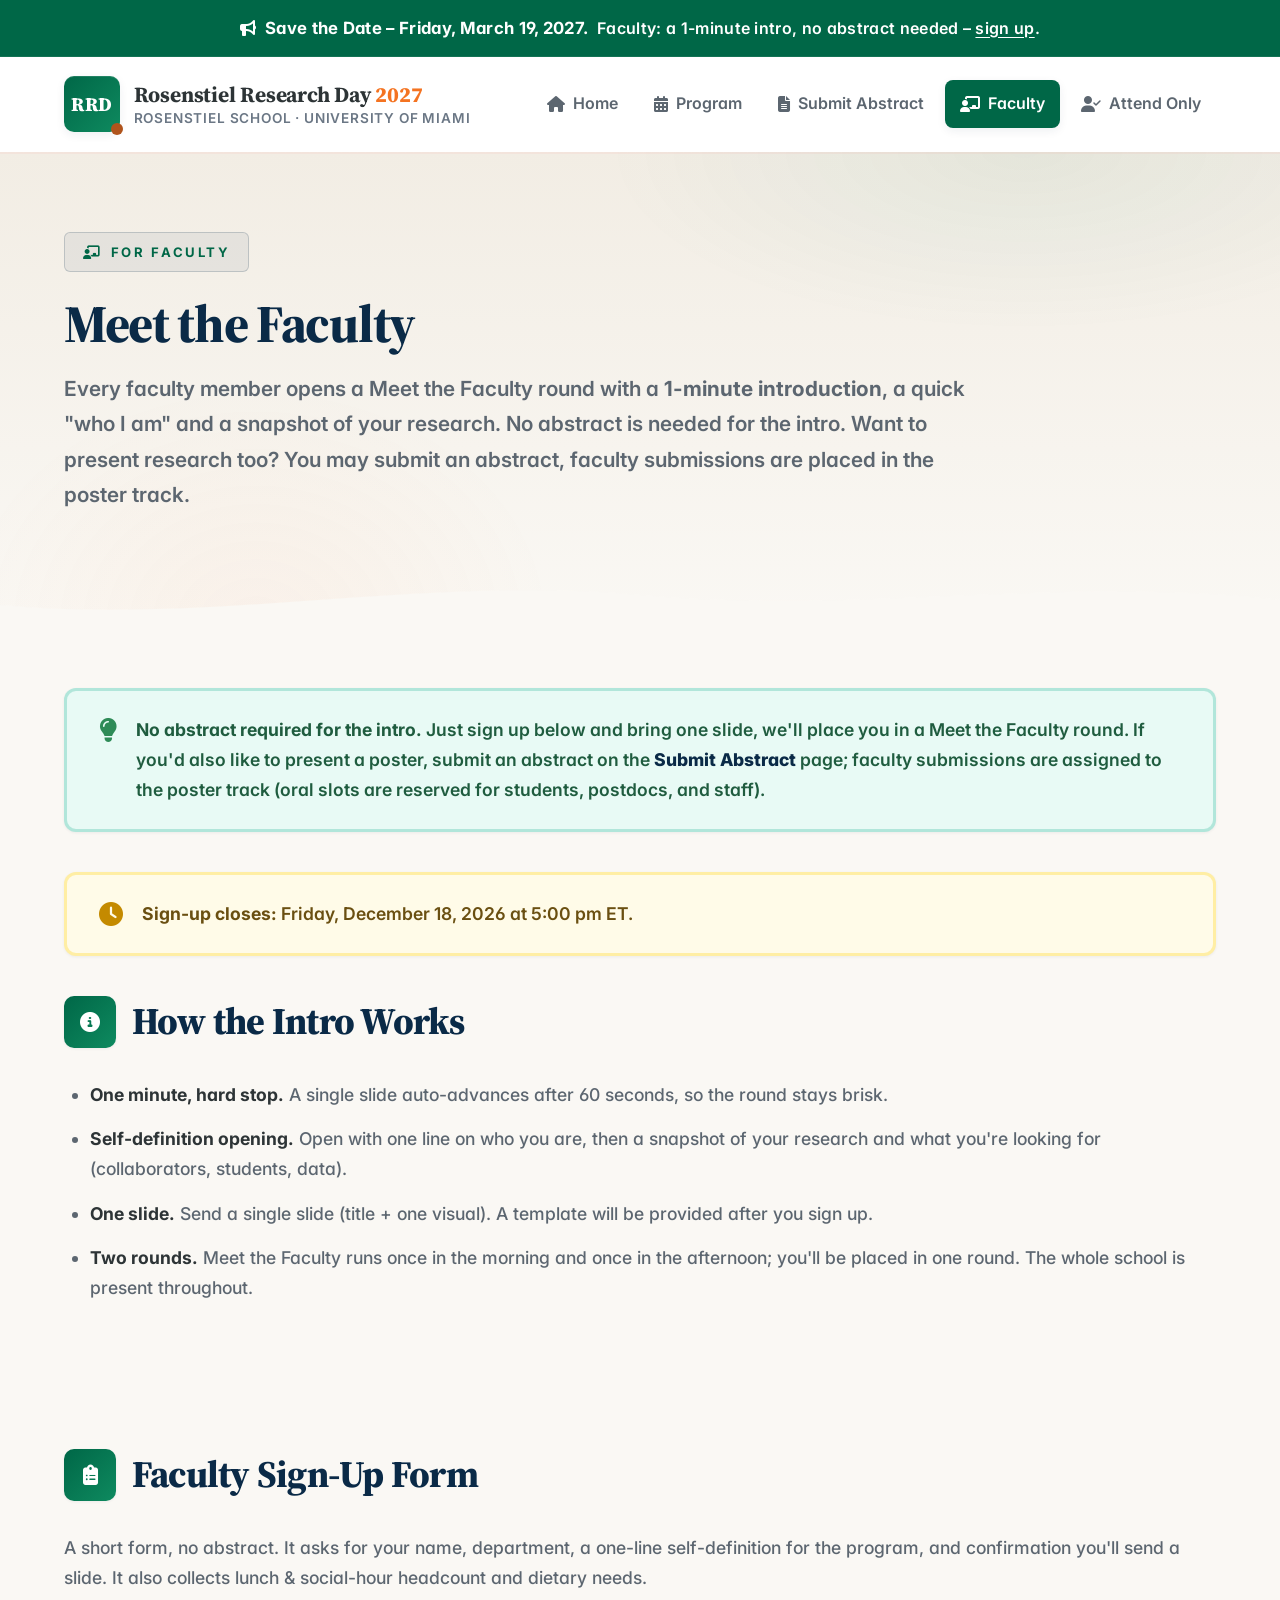
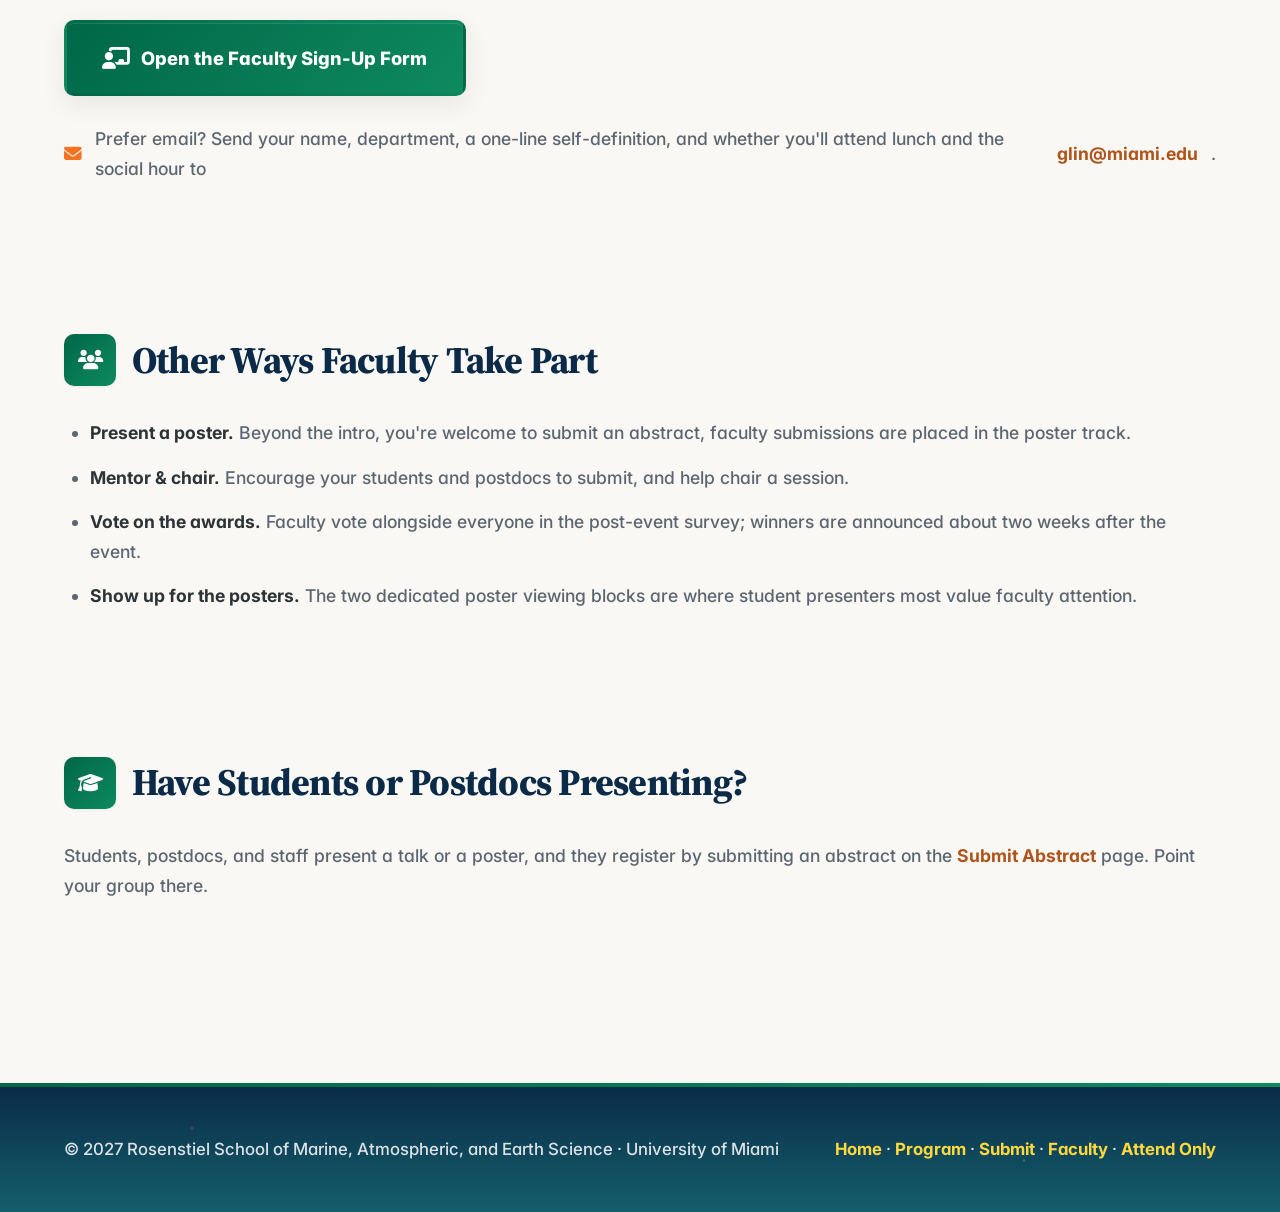
==== faculty.html @ fd8aefd6 "Add files via upload" ====
<!DOCTYPE html>
<html lang="en">
<head>
  <meta charset="UTF-8" />
  <meta name="viewport" content="width=device-width, initial-scale=1" />
  <title>Meet the Faculty · Rosenstiel Research Day 2027</title>
  <meta name="description" content="Meet the Faculty, Rosenstiel faculty give a 1-minute introduction at Research Day 2027, no abstract required. Sign up here." />
  <meta name="theme-color" content="#0A2A47" />
  <link rel="stylesheet" href="styles.css" />
  <link rel="stylesheet" href="https://cdnjs.cloudflare.com/ajax/libs/font-awesome/6.5.1/css/all.min.css" />
</head>
<body>

  <div class="topbar">
    <i class="fas fa-bullhorn"></i> &nbsp;<strong>Save the Date – Friday, March 19, 2027.</strong>
    &nbsp;Faculty: a 1-minute intro, no abstract needed –
    <a href="faculty.html">sign up</a>.
  </div>

  <header class="site-header">
    <div class="container header-inner">
      <a class="brand" href="index.html">
        <span class="brand-mark">RRD</span>
        <span class="brand-text">
          Rosenstiel Research Day <span class="year">2027</span>
          <span class="school">Rosenstiel School · University of Miami</span>
        </span>
      </a>
      <nav class="site-nav" aria-label="Primary">
        <a href="index.html"><i class="fas fa-home"></i> Home</a>
        <a href="program.html"><i class="fas fa-calendar-alt"></i> Program</a>
        <a href="submit.html"><i class="fas fa-file-alt"></i> Submit Abstract</a>
        <a href="faculty.html" class="active"><i class="fas fa-chalkboard-user"></i> Faculty</a>
        <a href="register.html"><i class="fas fa-user-check"></i> Attend Only</a>
      </nav>
    </div>
  </header>

  <main>
    <section class="page-header">
      <div class="container">
        <p class="eyebrow"><i class="fas fa-chalkboard-user"></i> For Faculty</p>
        <h1>Meet the Faculty</h1>
        <p class="lede">
          Every faculty member opens a Meet the Faculty round with a
          <strong>1-minute introduction</strong>, a quick "who I am" and a
          snapshot of your research. No abstract is needed for the intro. Want to
          present research too? You may submit an abstract, faculty submissions
          are placed in the poster track.
        </p>
      </div>
      <div class="page-header-waves" aria-hidden="true">
        <svg viewBox="0 0 1440 80" preserveAspectRatio="none">
          <path class="wave-3" d="M0,60 C240,80 480,30 720,50 C960,70 1200,30 1440,55 L1440,80 L0,80 Z" />
        </svg>
      </div>
    </section>

    <section class="container section">
      <div class="callout callout-highlight">
        <i class="fas fa-lightbulb"></i>
        <div><strong>No abstract required for the intro.</strong> Just sign up
        below and bring one slide, we'll place you in a Meet the Faculty
        round. If you'd also like to present a poster, submit an abstract on the
        <a href="submit.html">Submit Abstract</a> page; faculty submissions are
        assigned to the poster track (oral slots are reserved for
        students, postdocs, and staff).</div>
      </div>

      <div class="callout">
        <i class="fas fa-clock"></i>
        <div><strong>Sign-up closes:</strong> Friday, December 18, 2026 at 5:00 pm ET.</div>
      </div>

      <h2><span class="section-icon"><i class="fas fa-circle-info"></i></span> How the Intro Works</h2>
      <ul class="bulleted">
        <li><strong>One minute, hard stop.</strong> A single slide auto-advances after 60 seconds, so the round stays brisk.</li>
        <li><strong>Self-definition opening.</strong> Open with one line on who you are, then a snapshot of your research and what you're looking for (collaborators, students, data).</li>
        <li><strong>One slide.</strong> Send a single slide (title + one visual). A template will be provided after you sign up.</li>
        <li><strong>Two rounds.</strong> Meet the Faculty runs once in the morning and once in the afternoon; you'll be placed in one round. The whole school is present throughout.</li>
      </ul>
    </section>

    <section class="container section">
      <h2><span class="section-icon"><i class="fas fa-clipboard-list"></i></span> Faculty Sign-Up Form</h2>
      <p>
        A short form, no abstract. It asks for your name, department, a one-line
        self-definition for the program, and confirmation you'll send a slide.
        It also collects lunch &amp; social-hour headcount and dietary needs.
      </p>

      <p style="margin:1.75rem 0;">
        <a class="btn btn-primary" href="https://forms.gle/RF9N2KTErfjDemkeA" target="_blank" rel="noopener"><i class="fas fa-chalkboard-user"></i> Open the Faculty Sign-Up Form</a>
      </p>

      <p class="form-fallback">
        <i class="fas fa-envelope"></i> Prefer email? Send your name, department, a one-line
        self-definition, and whether you'll attend lunch and the social hour to
        <a href="mailto:glin@miami.edu?subject=RRD%202027%20Faculty%20Intro%20Sign-Up">glin@miami.edu</a>.
      </p>
    </section>

    <section class="container section">
      <h2><span class="section-icon"><i class="fas fa-users"></i></span> Other Ways Faculty Take Part</h2>
      <ul class="bulleted">
        <li><strong>Present a poster.</strong> Beyond the intro, you're welcome to submit an abstract, faculty submissions are placed in the poster track.</li>
        <li><strong>Mentor &amp; chair.</strong> Encourage your students and postdocs to submit, and help chair a session.</li>
        <li><strong>Vote on the awards.</strong> Faculty vote alongside everyone in the post-event survey; winners are announced about two weeks after the event.</li>
        <li><strong>Show up for the posters.</strong> The two dedicated poster viewing blocks are where student presenters most value faculty attention.</li>
      </ul>
    </section>

    <section class="container section">
      <h2><span class="section-icon"><i class="fas fa-graduation-cap"></i></span> Have Students or Postdocs Presenting?</h2>
      <p>
        Students, postdocs, and staff present a talk or a poster, and they
        register by submitting an abstract on the
        <a href="submit.html">Submit Abstract</a> page. Point your group there.
      </p>
    </section>
  </main>

  <footer class="site-footer">
    <div class="accent-bar"></div>
    <div class="container footer-inner">
      <p>&copy; 2027 Rosenstiel School of Marine, Atmospheric, and Earth Science · University of Miami</p>
      <p><a href="index.html">Home</a> · <a href="program.html">Program</a> · <a href="submit.html">Submit</a> · <a href="faculty.html">Faculty</a> · <a href="register.html">Attend Only</a></p>
    </div>
  </footer>
</body>
</html>
---- styles.css ----
/* =========================================================
   Rosenstiel Research Day 2027 — WARM LIGHT COLORFUL stylesheet
   Very light, warm, colorful palette with big fonts and icons
   for eye-catching yet professional academic webpages.
   ========================================================= */

@import url('https://fonts.googleapis.com/css2?family=Source+Serif+4:opsz,wght@8..60,400;8..60,500;8..60,600;8..60,700;8..60,800&family=Inter:wght@400;500;600;700&display=swap');

:root {
  --coral:          #F47321;
  --coral-light:    #FDEEE3;
  --sky:            #87CEEB;
  --sky-light:      #E8F4FC;
  --sun:            #FFD93D;
  --sun-light:      #FFFBE8;
  --lavender:       #C8A8E9;
  --lavender-light: #F5EEFC;
  --mint:           #7DD3C0;
  --mint-light:     #E8FAF5;
  --peach:          #FFB896;
  --peach-light:    #FFF2EB;
  --rose:           #FF9AA2;
  --rose-light:     #FFF0F2;
  --lemon:          #FFF59D;
  --lemon-light:    #FFFDE8;

  --warm-coral:     var(--coral);
  --warm-sky:       var(--sky);
  --warm-sun:       var(--sun);
  --warm-lavender:  var(--lavender);
  --warm-mint:      var(--mint);
  --warm-peach:     var(--peach);

  --reef:           var(--mint);
  --shoal:          var(--sky);
  --mid:            var(--lavender);
  --kelp:           var(--coral);
  --lightning:      var(--sun);

  --deep-navy:      #0A2A47;
  --deep-teal:      #145E6B;
  --deep-coral:     #B0541C;
  --deep-gold:      #B5860F;
  --deep-purple:    #6C4A86;
  --deep-green:     #1F8A53;

  /* Serious structural anchors (used for header, primary buttons, accents) */
  --brand:          #006747;
  --brand-2:        #0E8A5F;
  --brand-grad:     linear-gradient(135deg, #006747 0%, #0E8A5F 100%);

  --bg:             #FAF8F4;
  --bg-warm:        #F2EDE4;
  --surface-white:  #FFFFFF;
  --ink:            #2D3436;
  --ink-soft:       #5C6670;
  --muted:          #6B7785;
  --line:           #E4E9EF;
  --line-warm:      #E4E9EF;

  --font-display: "Source Serif 4", "Source Serif Pro", "Iowan Old Style", "Palatino Linotype", Palatino, Georgia, serif;
  --font-sans:    "Inter", -apple-system, BlinkMacSystemFont, "Segoe UI", Roboto, "Helvetica Neue", Arial, sans-serif;

  --radius-lg: 16px;
  --radius:    12px;
  --radius-sm: 10px;
  --container-w: 1200px;

  --shadow-xs: 0 1px 3px rgba(10, 42, 71, 0.06);
  --shadow-sm: 0 3px 10px rgba(10, 42, 71, 0.07);
  --shadow-md: 0 8px 24px rgba(10, 42, 71, 0.09);
  --shadow-lg: 0 16px 40px rgba(10, 42, 71, 0.11);
  --shadow-xl: 0 24px 56px rgba(10, 42, 71, 0.13);
}

* { box-sizing: border-box; }
html { -webkit-text-size-adjust: 100%; scroll-behavior: smooth; }

body {
  margin: 0;
  font-family: var(--font-sans);
  font-size: 18px;
  line-height: 1.7;
  color: var(--ink);
  background: var(--bg);
  -webkit-font-smoothing: antialiased;
  font-feature-settings: "ss01", "cv11";
}

.container { max-width: var(--container-w); margin: 0 auto; padding: 0 1.5rem; }
img, svg { max-width: 100%; display: block; }

.topbar {
  background: var(--brand);
  color: #fff;
  font-size: 1rem;
  letter-spacing: 0.02em;
  text-align: center;
  padding: 0.85rem 1.2rem;
  position: relative;
  overflow: hidden;
  font-weight: 600;
  border-bottom: 1px solid rgba(255,255,255,0.08);
}
.topbar strong { color: #fff; font-weight: 700; font-size: 1.05rem; }
.topbar a { color: #fff; text-decoration: underline; text-underline-offset: 3px; font-weight: 600; }
.topbar a:hover { color: var(--sun); }

.site-header {
  background: rgba(255, 255, 255, 0.95);
  backdrop-filter: saturate(180%) blur(14px);
  -webkit-backdrop-filter: saturate(180%) blur(14px);
  box-shadow: 0 2px 0 rgba(255, 127, 127, 0.08);
  position: sticky;
  top: 0;
  z-index: 50;
}
.header-inner {
  display: flex;
  align-items: center;
  justify-content: space-between;
  gap: 1.25rem;
  padding-top: 1.2rem;
  padding-bottom: 1.2rem;
  flex-wrap: nowrap;
}
.brand {
  display: inline-flex;
  align-items: center;
  gap: 0.85rem;
  text-decoration: none;
  color: var(--ink);
  min-width: 0;
}
.brand-mark {
  display: inline-grid;
  place-items: center;
  width: 56px;
  height: 56px;
  background: var(--brand-grad);
  color: #fff;
  font-family: var(--font-display);
  font-weight: 800;
  font-size: 1.2rem;
  letter-spacing: 0.03em;
  border-radius: 10px;
  position: relative;
  box-shadow: var(--shadow-sm), inset 0 1px 0 rgba(255,255,255,0.12);
}
.brand-mark::after {
  content: "";
  position: absolute;
  inset: auto -3px -3px auto;
  width: 12px;
  height: 12px;
  background: var(--deep-coral);
  border-radius: 50%;
}
.brand-text {
  font-family: var(--font-display);
  font-size: 1.35rem;
  font-weight: 700;
  letter-spacing: -0.01em;
  line-height: 1.2;
}
.brand-text .school {
  display: block;
  font-family: var(--font-sans);
  font-weight: 600;
  font-size: 0.85rem;
  color: var(--muted);
  letter-spacing: 0.06em;
  text-transform: uppercase;
  margin-top: 2px;
}
.brand-text .year { color: var(--coral); font-weight: 800; }

.site-nav {
  display: flex;
  gap: 0.35rem;
  flex-wrap: nowrap;
  flex-shrink: 0;
}
.site-nav a {
  color: var(--ink-soft);
  text-decoration: none;
  font-size: 1rem;
  font-weight: 600;
  padding: 0.62rem 0.95rem;
  border-radius: 8px;
  transition: all 150ms ease;
  display: inline-flex;
  align-items: center;
  gap: 0.5rem;
  white-space: nowrap;
}
.site-nav a:hover {
  color: var(--brand);
  background: rgba(10, 42, 71, 0.06);
}
.site-nav a.active {
  color: #fff;
  background: var(--brand);
  box-shadow: var(--shadow-sm);
}
.site-nav a.active i { color: #fff; }

.hero {
  position: relative;
  background: var(--bg-warm);
  color: var(--ink);
  overflow: hidden;
  isolation: isolate;
}
.hero::before,
.hero::after { display: none; }
@keyframes drift {
  from { transform: translate(0,0) scale(1); }
  to   { transform: translate(-60px, 40px) scale(1.08); }
}
.hero-inner {
  position: relative;
  z-index: 2;
  padding-top: 7rem;
  padding-bottom: 10rem;
  text-align: center;
  max-width: 1140px;
  margin-left: auto;
  margin-right: auto;
}
.hero-inner > .hero-meta,
.hero-inner > .cta-row,
.hero-inner > .countdown { justify-content: center; }
.hero-inner > .lede,
.hero-inner > .tagline,
.hero-inner > .cta-note { margin-left: auto; margin-right: auto; }
.hero-inner > .cta-note { text-align: left; }

.hero .eyebrow {
  display: inline-flex;
  align-items: center;
  gap: 0.6rem;
  text-transform: uppercase;
  letter-spacing: 0.22em;
  font-size: 0.85rem;
  font-weight: 700;
  color: var(--brand);
  background: rgba(10, 42, 71, 0.06);
  border: 1px solid rgba(10, 42, 71, 0.18);
  padding: 0.55rem 1.2rem;
  border-radius: 6px;
  margin: 0 0 2rem;
  backdrop-filter: blur(8px);
}
.hero h1 {
  font-family: var(--font-display);
  font-weight: 800;
  font-size: clamp(2.7rem, 6.2vw, 5rem);
  line-height: 1.0;
  letter-spacing: -0.03em;
  margin: 0 0 1.4rem;
  color: var(--deep-navy);
  text-wrap: balance;
}
.hero h1 .accent {
  background: linear-gradient(90deg, var(--brand) 0%, var(--brand-2) 100%);
  -webkit-background-clip: text;
  background-clip: text;
  -webkit-text-fill-color: transparent;
  color: transparent;
  font-style: italic;
  font-weight: 700;
}

.hero h1.hero-title {
  display: flex;
  flex-direction: column;
  align-items: center;
  gap: 0.2rem;
  margin: 0 0 2rem;
  line-height: 1;
}
.hero h1.hero-title .ht-school {
  font-family: var(--font-display);
  font-weight: 600;
  font-size: clamp(1rem, 1.6vw, 1.4rem);
  text-transform: uppercase;
  letter-spacing: 0.42em;
  color: var(--deep-navy);
  margin: 0 0 1.4rem;
  padding-left: 0.42em;
  opacity: 0.85;
  font-variation-settings: "opsz" 14;
}
.hero h1.hero-title .ht-headline {
  display: inline-flex;
  align-items: baseline;
  flex-wrap: wrap;
  gap: 0.22em;
  margin: 0.2rem 0 0;
  justify-content: center;
}
.hero h1.hero-title .ht-event {
  font-family: var(--font-display);
  font-weight: 800;
  font-style: normal;
  font-size: clamp(2.3rem, 5.5vw, 4.5rem);
  line-height: 1.05;
  letter-spacing: -0.025em;
  font-variation-settings: "opsz" 60;
  background: none;
  -webkit-background-clip: border-box;
  background-clip: border-box;
  -webkit-text-fill-color: currentColor;
  color: var(--deep-navy);
  filter: none;
  padding: 0;
  text-shadow: none;
  display: inline-block;
  position: relative;
  overflow: visible;
}
.hero h1.hero-title .ht-event::before { display: none; }
.hero h1.hero-title .ht-year {
  font-family: var(--font-sans);
  font-weight: 800;
  font-style: normal;
  font-size: clamp(2.3rem, 5.5vw, 4.5rem);
  line-height: 1.05;
  letter-spacing: -0.01em;
  color: var(--deep-coral);
  position: relative;
  display: inline-block;
  padding: 0 0.1em;
  overflow: visible;
  vertical-align: baseline;
}
.hero h1.hero-title .ht-year::after { display: none; }
.hero h1.hero-title .ht-rule {
  display: block;
  width: 84px;
  height: 3px;
  background: var(--brand);
  border-radius: 2px;
  margin: 1.8rem 0 0;
}
@media (max-width: 720px) {
  .hero h1.hero-title .ht-school { letter-spacing: 0.32em; margin-left: 0.32em; }
  .hero h1.hero-title .ht-rule { width: 70px; margin-top: 1.2rem; }
}

.hero .tagline {
  font-family: var(--font-display);
  font-style: italic;
  font-weight: 600;
  font-size: clamp(1.2rem, 2vw, 1.7rem);
  color: var(--deep-teal);
  margin: 0 0 2.5rem;
  max-width: none;
  line-height: 1.4;
  white-space: nowrap;
}
@media (max-width: 720px) {
  .hero .tagline { white-space: normal; }
}

.hero-meta {
  display: flex;
  flex-wrap: wrap;
  gap: 0.8rem;
  margin: 0 0 2.5rem;
  justify-content: center;
}
.hero-meta-item {
  display: inline-flex;
  align-items: center;
  gap: 0.6rem;
  background: rgba(255, 255, 255, 0.85);
  border: 1px solid rgba(10, 42, 71, 0.14);
  padding: 0.7rem 1.2rem;
  border-radius: 8px;
  font-size: 1.05rem;
  color: var(--ink-soft);
  backdrop-filter: blur(8px);
  font-weight: 600;
  box-shadow: var(--shadow-xs);
}
.hero-meta-item i { color: var(--brand-2); font-size: 1.15rem; }
.hero-meta-item strong { color: var(--deep-navy); font-weight: 800; }

.hero .lede {
  font-size: 1.25rem;
  line-height: 1.7;
  color: var(--ink-soft);
  margin: 0 auto 3rem auto;
  font-weight: 600;
  text-wrap: pretty;
  max-width: 58rem;
}
@media (max-width: 720px) {
  .hero .lede { margin-left: auto !important; margin-right: auto !important; }
}

.cta-row {
  display: flex;
  flex-wrap: wrap;
  gap: 1.2rem;
  justify-content: center;
}
.cta-note {
  margin: 2rem auto 0;
  max-width: 58rem;
  font-size: 1.1rem;
  color: var(--ink-soft);
  line-height: 1.7;
  background: var(--bg-warm);
  padding: 1.2rem 1.5rem;
  border-radius: var(--radius-sm);
  border: 1px solid var(--line-warm);
  border-left: 3px solid var(--brand);
  text-wrap: pretty;
  box-shadow: var(--shadow-xs);
}
.cta-note strong { color: var(--brand); }
.cta-note i { color: var(--brand-2); margin-right: 0.5rem; }

.countdown {
  display: flex;
  gap: 1.2rem;
  margin: 3.5rem 0 0;
  flex-wrap: wrap;
  justify-content: center;
}
.countdown-label {
  width: 100%;
  font-size: 0.9rem;
  font-weight: 800;
  text-transform: uppercase;
  letter-spacing: 0.2em;
  color: var(--muted);
  margin-bottom: 0.8rem;
  text-align: center;
}
.countdown-cell {
  background: rgba(255, 255, 255, 0.9);
  border: 1px solid rgba(10, 42, 71, 0.12);
  border-radius: var(--radius);
  padding: 1.4rem 1.9rem;
  min-width: 110px;
  text-align: center;
  backdrop-filter: blur(8px);
  transition: transform 200ms ease, box-shadow 200ms ease;
  box-shadow: var(--shadow-sm);
}
.countdown-cell:hover {
  transform: translateY(-2px);
  box-shadow: var(--shadow-md);
  border-color: var(--brand-2);
}
.countdown-num {
  display: block;
  font-family: var(--font-display);
  font-size: 3rem;
  font-weight: 800;
  color: var(--deep-navy);
  line-height: 1;
  letter-spacing: -0.02em;
  font-feature-settings: "tnum";
}
.countdown-unit {
  display: block;
  font-size: 0.85rem;
  font-weight: 700;
  text-transform: uppercase;
  letter-spacing: 0.16em;
  color: var(--brand-2);
  margin-top: 0.6rem;
}

.hero-waves {
  position: absolute;
  left: 0; right: 0; bottom: -1px;
  width: 100%; height: 120px;
  z-index: 1; pointer-events: none;
}
.hero-waves svg { width: 100%; height: 100%; display: block; }
.wave-1 { fill: rgba(255, 253, 248, 0.3); }
.wave-2 { fill: rgba(255, 253, 248, 0.6); }
.wave-3 { fill: var(--bg); }

.btn {
  display: inline-flex;
  align-items: center;
  gap: 0.7rem;
  padding: 1.2rem 2.2rem;
  border-radius: var(--radius-sm);
  text-decoration: none;
  font-weight: 800;
  font-size: 1.15rem;
  border: 3px solid transparent;
  transition: all 200ms ease;
  position: relative;
  overflow: hidden;
  box-shadow: var(--shadow-sm);
}
.btn i { font-size: 1.2em; }
.btn-primary {
  background: var(--brand-grad);
  color: #fff;
  box-shadow: var(--shadow-md), inset 0 1px 0 rgba(255,255,255,0.12);
}
.btn-primary:hover {
  transform: translateY(-2px);
  box-shadow: var(--shadow-lg), inset 0 1px 0 rgba(255,255,255,0.14);
}
.btn-secondary {
  background: rgba(255, 255, 255, 0.8);
  color: var(--deep-navy);
  border-color: rgba(10, 42, 71, 0.2);
  backdrop-filter: blur(8px);
  font-weight: 700;
}
.btn-secondary:hover {
  background: rgba(255, 255, 255, 0.95);
  border-color: var(--brand);
  transform: translateY(-2px);
  box-shadow: var(--shadow-md);
}
.btn-light {
  background: #fff;
  color: var(--deep-navy);
  border-color: var(--line-warm);
  box-shadow: var(--shadow-sm);
}
.btn-light:hover {
  background: var(--bg-warm);
  color: var(--brand);
  transform: translateY(-2px);
  box-shadow: var(--shadow-md);
}
.btn:active { transform: translateY(0); }

.stat-strip {
  background: var(--surface-white);
  position: relative;
  z-index: 3;
  margin-top: -4rem;
  border-radius: var(--radius-lg);
  box-shadow: var(--shadow-xl);
  padding: 2.5rem 2rem;
  display: grid;
  grid-template-columns: repeat(4, 1fr);
  gap: 1.5rem;
  align-items: center;
  border: 3px solid var(--line-warm);
}
.stat {
  text-align: center;
  padding: 1.2rem 0.5rem;
  border-right: 2px solid var(--line-warm);
  position: relative;
}
.stat:last-child { border-right: none; }
.stat-num {
  font-family: var(--font-display);
  font-size: 3.5rem;
  font-weight: 800;
  line-height: 1;
  letter-spacing: -0.02em;
  color: var(--deep-navy);
  display: block;
  font-feature-settings: "tnum";
}
.stat-num .plus { color: var(--coral); font-size: 2.5rem; }
.stat-label {
  display: block;
  margin-top: 0.8rem;
  font-size: 1rem;
  font-weight: 800;
  text-transform: uppercase;
  letter-spacing: 0.14em;
  color: var(--muted);
}
.stat::before {
  content: "";
  position: absolute;
  top: -8px;
  left: 50%;
  transform: translateX(-50%);
  width: 40px;
  height: 4px;
  border-radius: 2px;
  opacity: 0.6;
}
.stat:nth-child(1)::before { background: var(--coral); }
.stat:nth-child(2)::before { background: var(--sky); }
.stat:nth-child(3)::before { background: var(--mint); }
.stat:nth-child(4)::before { background: var(--sun); }
@media (max-width: 720px) {
  .stat-strip { grid-template-columns: repeat(2, 1fr); margin-top: -2.5rem; }
  .stat:nth-child(2) { border-right: none; }
  .stat:nth-child(1), .stat:nth-child(2) { border-bottom: 2px solid var(--line-warm); padding-bottom: 1.5rem; }
  .stat:nth-child(3), .stat:nth-child(4) { padding-top: 1.5rem; }
}

.page-header {
  position: relative;
  background:
    radial-gradient(700px 300px at 80% 0%, rgba(0, 103, 71, 0.06), transparent 60%),
    radial-gradient(500px 400px at 20% 100%, rgba(244, 115, 33, 0.05), transparent 60%),
    linear-gradient(180deg, var(--bg-warm) 0%, var(--bg) 100%);
  color: var(--ink);
  padding: 5rem 0 7rem;
  overflow: hidden;
}
.page-header h1 {
  font-family: var(--font-display);
  font-weight: 800;
  font-size: clamp(2.2rem, 4.6vw, 3.3rem);
  letter-spacing: -0.025em;
  margin: 0 0 1.2rem;
  color: var(--deep-navy);
  line-height: 1.05;
}
.page-header .eyebrow {
  display: inline-flex;
  align-items: center;
  gap: 0.6rem;
  text-transform: uppercase;
  letter-spacing: 0.2em;
  font-size: 0.82rem;
  font-weight: 700;
  color: var(--brand);
  background: rgba(10, 42, 71, 0.06);
  border: 1px solid rgba(10, 42, 71, 0.18);
  padding: 0.5rem 1.1rem;
  border-radius: 6px;
  margin: 0 0 1.5rem;
}
.page-header .lede {
  margin: 0;
  font-size: 1.3rem;
  color: var(--ink-soft);
  max-width: 65ch;
  line-height: 1.7;
  font-weight: 600;
}
.page-header-waves {
  position: absolute;
  left: 0; right: 0; bottom: -1px;
  height: 80px;
  pointer-events: none;
}
.page-header-waves svg { width: 100%; height: 100%; display: block; }
.page-header-waves .wave-3 { fill: var(--bg); }

.section { padding: 4rem 1.5rem; }
.section h2 {
  font-family: var(--font-display);
  font-weight: 800;
  font-size: clamp(1.7rem, 3vw, 2.35rem);
  letter-spacing: -0.02em;
  color: var(--deep-navy);
  margin: 0 0 2rem;
  display: flex;
  align-items: center;
  gap: 1rem;
  line-height: 1.15;
}
.section h2 .section-icon {
  width: 52px;
  height: 52px;
  display: grid;
  place-items: center;
  border-radius: 10px;
  font-size: 1.25rem;
  color: #fff;
  box-shadow: var(--shadow-xs);
  flex-shrink: 0;
  /* Unified, serious navy tone for all section icons */
  background: var(--brand-grad);
}
.section h3 {
  font-family: var(--font-display);
  font-weight: 700;
  margin: 0 0 0.8rem;
  font-size: 1.3rem;
  color: var(--ink);
  letter-spacing: -0.01em;
}
.section p { margin: 0 0 1.4rem; color: var(--ink-soft); font-size: 1.1rem; font-weight: 500; }
a { color: var(--deep-coral); text-decoration: none; border-bottom: 1px solid transparent; transition: all 150ms ease; font-weight: 700; }
a:hover { color: var(--deep-coral); border-bottom-color: var(--deep-coral); }
.section-kicker {
  text-transform: uppercase;
  letter-spacing: 0.25em;
  font-size: 0.9rem;
  font-weight: 800;
  color: var(--coral);
  margin: 0 0 1rem;
}

.dean-banner {
  background: var(--brand);
  color: #fff;
  padding: 3rem 3rem;
  border-radius: var(--radius-lg);
  display: grid;
  grid-template-columns: auto 1fr;
  gap: 2rem;
  align-items: center;
  position: relative;
  overflow: hidden;
  box-shadow: var(--shadow-lg);
  margin: 1rem 0;
}
.dean-banner::before,
.dean-banner::after { display: none; }
.dean-seal {
  width: 104px; height: 104px;
  border-radius: 50%;
  background: #fff;
  display: grid;
  place-items: center;
  font-size: 2.6rem;
  color: var(--brand);
  position: relative;
  z-index: 1;
  box-shadow: 0 8px 22px rgba(0,0,0,0.18), inset 0 0 0 1px rgba(10,42,71,0.06);
  flex-shrink: 0;
}
.dean-banner-body { position: relative; z-index: 1; }
.dean-banner .dean-banner-kicker {
  text-transform: uppercase;
  letter-spacing: 0.22em;
  font-size: 0.85rem;
  font-weight: 700;
  color: #BBD3E6;
  margin: 0 0 0.6rem;
}
.section .dean-banner h2.dean-banner-title,
.dean-banner h2.dean-banner-title {
  font-family: var(--font-display);
  font-size: clamp(1.4rem, 2.6vw, 1.9rem);
  font-weight: 800;
  line-height: 1.2;
  margin: 0 0 0.8rem;
  color: #fff;
  letter-spacing: -0.015em;
  display: block;
}
.section .dean-banner h2.dean-banner-title .section-icon { display: none; }
.dean-banner .dean-banner-sub {
  margin: 0;
  font-size: 1.18rem;
  color: #EAF2F8;
  line-height: 1.65;
  max-width: 58ch;
}
.dean-banner-meta {
  font-size: 1rem;
  color: rgba(255,255,255,0.95);
  letter-spacing: 0.04em;
  position: relative;
  z-index: 1;
  text-align: right;
  font-weight: 700;
}
.dean-banner-meta strong { display: block; font-family: var(--font-display); color: #fff; font-size: 1.3rem; font-weight: 800; }
@media (max-width: 760px) {
  .dean-banner { grid-template-columns: 1fr; text-align: center; padding: 2.5rem 2rem; }
  .dean-seal { margin: 0 auto; }
  .dean-banner-meta { text-align: center; }
}

.scope-intro {
  font-size: 1.2rem;
  color: var(--ink-soft);
  max-width: 70ch;
  margin: 0 0 3rem;
  font-weight: 600;
}
.scope-grid {
  display: grid;
  grid-template-columns: repeat(4, 1fr);
  gap: 1.5rem;
}
@media (max-width: 900px) { .scope-grid { grid-template-columns: repeat(2, 1fr); } }
@media (max-width: 480px) { .scope-grid { grid-template-columns: 1fr; } }
.scope-item {
  background: var(--surface-white);
  border-radius: var(--radius);
  padding: 2.5rem 1.5rem;
  text-align: center;
  box-shadow: var(--shadow-sm);
  border: 3px solid var(--line-warm);
  transition: all 280ms cubic-bezier(.2,.7,.3,1);
  position: relative;
  overflow: hidden;
}
.scope-item::before {
  content: "";
  position: absolute;
  inset: 0;
  background: linear-gradient(135deg, transparent 0%, rgba(255, 127, 127, 0.04) 100%);
  opacity: 0;
  transition: opacity 220ms ease;
}
.scope-item:hover {
  transform: translateY(-3px);
  box-shadow: var(--shadow-lg);
  border-color: var(--coral);
}
.scope-item:hover::before { opacity: 1; }
.scope-icon {
  width: 72px; height: 72px;
  margin: 0 auto 1.5rem;
  border-radius: 20px;
  display: grid;
  place-items: center;
  font-size: 1.8rem;
  position: relative;
  z-index: 1;
  box-shadow: 0 8px 20px rgba(0,0,0,0.08);
}
.scope-name {
  font-family: var(--font-display);
  font-weight: 800;
  font-size: 1.2rem;
  color: var(--deep-navy);
  letter-spacing: -0.005em;
  position: relative;
  z-index: 1;
  line-height: 1.3;
}
.scope-icon svg { width: 1.7rem; height: 1.7rem; }
.scope-item[data-c="ocean"]   .scope-icon { background: var(--sky-light); color: var(--deep-teal); }
.scope-item[data-c="atmos"]   .scope-icon { background: var(--coral-light); color: var(--deep-coral); }
.scope-item[data-c="earth"]   .scope-icon { background: var(--peach-light); color: var(--deep-gold); }
.scope-item[data-c="climate"] .scope-icon { background: var(--sun-light); color: #B6800F; }
.scope-item[data-c="bio"]     .scope-icon { background: var(--mint-light); color: #2E8B57; }
.scope-item[data-c="tech"]    .scope-icon { background: var(--lavender-light); color: #8E5BD9; }
.scope-item[data-c="data"]    .scope-icon { background: var(--lemon-light); color: #B6800F; }
.scope-item[data-c="policy"]  .scope-icon { background: var(--rose-light); color: var(--deep-coral); }

.keydates {
  list-style: none;
  padding: 0;
  margin: 0;
  display: grid;
  gap: 1rem;
}
.keydates li {
  display: grid;
  grid-template-columns: 300px 1fr;
  gap: 1.5rem;
  padding: 1.4rem 1.8rem;
  background: var(--surface-white);
  border-radius: var(--radius);
  border: 3px solid var(--line-warm);
  box-shadow: var(--shadow-xs);
  transition: all 200ms ease;
  align-items: center;
  position: relative;
  overflow: hidden;
}
.keydates li::before {
  content: "";
  position: absolute;
  left: 0; top: 0; bottom: 0;
  width: 5px;
  background: var(--coral);
  opacity: 0;
  transition: opacity 200ms ease;
}
.keydates li:hover {
  transform: translateX(8px);
  box-shadow: var(--shadow-md);
  border-color: var(--coral);
}
.keydates li:hover::before { opacity: 1; }
.keydates li.is-deadline {
  background: linear-gradient(135deg, rgba(255, 127, 127, 0.08) 0%, transparent 100%);
  border-color: rgba(255, 127, 127, 0.4);
}
.keydates li.is-deadline::before { background: var(--coral); opacity: 1; }
.keydates li.is-event {
  background: linear-gradient(135deg, rgba(255, 217, 61, 0.12) 0%, transparent 100%);
  border-color: rgba(255, 217, 61, 0.5);
}
.keydates li.is-event::before { background: var(--sun); opacity: 1; }
.keydates .date {
  font-family: var(--font-display);
  font-weight: 800;
  color: var(--deep-navy);
  display: flex;
  align-items: center;
  gap: 0.8rem;
  font-size: 1.15rem;
}
.keydates .date i { color: var(--coral); font-size: 1.1rem; }
.keydates li.is-deadline .date i { color: var(--deep-coral); }
.keydates li.is-event .date i { color: var(--deep-gold); }
.keydates .label { color: var(--ink-soft); font-size: 1.1rem; font-weight: 600; }
@media (max-width: 600px) {
  .keydates li { grid-template-columns: 1fr; gap: 0.4rem; }
}

.cards {
  display: grid;
  grid-template-columns: repeat(auto-fit, minmax(280px, 1fr));
  gap: 1.8rem;
  margin-top: 1rem;
}
.cards.cards-4 {
  grid-template-columns: repeat(4, 1fr);
  gap: 1.3rem;
}
@media (max-width: 980px) { .cards.cards-4 { grid-template-columns: repeat(2, 1fr); } }
@media (max-width: 560px) { .cards.cards-4 { grid-template-columns: 1fr; } }
.card {
  background: var(--surface-white);
  border: 3px solid var(--line-warm);
  border-radius: var(--radius);
  padding: 2.5rem 2rem;
  box-shadow: var(--shadow-sm);
  transition: all 280ms cubic-bezier(.2,.7,.3,1);
  position: relative;
  overflow: hidden;
}
.card::before {
  content: "";
  position: absolute;
  top: 0; left: 0; right: 0;
  height: 6px;
  border-radius: var(--radius) var(--radius) 0 0;
  background: var(--coral);
}
.card:hover {
  transform: translateY(-10px);
  box-shadow: var(--shadow-xl);
  border-color: rgba(255, 127, 127, 0.3);
}
.card .card-icon {
  width: 72px; height: 72px;
  border-radius: 20px;
  display: inline-grid;
  place-items: center;
  font-size: 1.8rem;
  margin-bottom: 1.5rem;
  background: var(--coral-light);
  color: var(--deep-coral);
  box-shadow: 0 8px 20px rgba(255, 127, 127, 0.15);
}
.card .card-icon svg { width: 34px; height: 34px; }
.card h3 {
  font-family: var(--font-display);
  font-weight: 800;
  margin: 0 0 0.8rem;
  font-size: 1.3rem;
  color: var(--deep-navy);
  letter-spacing: -0.01em;
}
.card p { margin: 0; color: var(--ink-soft); font-size: 1.1rem; line-height: 1.7; font-weight: 500; }
.card.card-oral::before      { background: var(--deep-teal); }
.card.card-oral .card-icon   { background: var(--sky-light); color: var(--deep-teal); }
.card.card-lightning::before    { background: var(--lavender); }
.card.card-lightning .card-icon { background: var(--lavender-light); color: var(--deep-purple); }
.card.card-poster::before    { background: var(--mint); }
.card.card-poster .card-icon { background: var(--mint-light); color: var(--deep-green); }
.card.card-social::before    { background: var(--sun); }
.card.card-social .card-icon { background: var(--sun-light); color: var(--deep-gold); }

.callout {
  background: var(--sun-light);
  padding: 1.5rem 2rem;
  border-radius: var(--radius);
  margin: 0 0 2.5rem;
  color: #6A4F11;
  display: flex;
  align-items: flex-start;
  gap: 1.2rem;
  border: 3px solid rgba(255, 217, 61, 0.4);
  box-shadow: var(--shadow-xs);
  font-size: 1.1rem;
  font-weight: 600;
}
.callout i { color: #C48A00; font-size: 1.5rem; margin-top: 0.15rem; flex-shrink: 0; }
.callout-highlight {
  background: var(--mint-light);
  color: #1F5C3F;
  border-color: rgba(125, 211, 192, 0.5);
}
.callout-highlight i { color: #2E8B57; }
.callout-highlight a { color: var(--deep-navy); font-weight: 800; }

.schedule {
  list-style: none;
  padding: 0;
  margin: 0;
  display: grid;
  gap: 1rem;
}
.schedule-item {
  display: grid;
  grid-template-columns: 220px 1fr;
  gap: 1.8rem;
  padding: 1.6rem 2rem 1.6rem 2.2rem;
  background: var(--surface-white);
  border: 3px solid var(--line-warm);
  border-radius: var(--radius);
  box-shadow: var(--shadow-xs);
  transition: all 240ms ease;
  align-items: start;
  position: relative;
  overflow: hidden;
}
.schedule-item::before {
  content: "";
  position: absolute;
  left: 0; top: 0; bottom: 0;
  width: 6px;
  background: var(--coral);
}
.schedule-item:hover {
  transform: translateX(10px);
  box-shadow: var(--shadow-md);
}
.schedule-time {
  font-family: var(--font-display);
  font-weight: 800;
  color: var(--deep-navy);
  padding-top: 0.15rem;
  display: flex;
  align-items: center;
  gap: 0.7rem;
  font-size: 1.15rem;
  font-feature-settings: "tnum";
}
.schedule-time i { color: var(--coral); font-size: 1rem; }
.schedule-body h3 {
  margin: 0 0 0.5rem;
  font-size: 1.2rem;
  color: var(--ink);
  display: flex;
  align-items: center;
  gap: 0.7rem;
  flex-wrap: wrap;
  font-weight: 800;
}
.schedule-body p {
  margin: 0;
  color: var(--muted);
  font-size: 1.05rem;
  font-weight: 500;
}
.venue-tag {
  display: inline-flex;
  align-items: center;
  gap: 0.5rem;
  margin-left: 0.3em;
  padding: 0.35em 1em;
  font-size: 0.9rem;
  font-weight: 800;
  background: var(--sky-light);
  color: var(--deep-teal);
  border-radius: 999px;
  vertical-align: 0.05em;
  letter-spacing: 0.02em;
}
.venue-tag i { font-size: 0.8rem; color: var(--sky); }
.schedule-item.is-oral::before      { background: var(--deep-teal); }
.schedule-item.is-lightning::before { background: var(--lavender); }
.schedule-item.is-poster::before    { background: var(--mint); }
.schedule-item.is-social::before    { background: var(--sun); }
.schedule-item.is-photo::before     { background: var(--coral); }
.schedule-item.is-meal::before      { background: var(--peach); }
@media (max-width: 560px) {
  .schedule-item { grid-template-columns: 1fr; gap: 0.6rem; }
}

.bulleted { padding-left: 1.6rem; }
.bulleted li { margin-bottom: 0.9rem; color: var(--ink-soft); font-size: 1.1rem; font-weight: 500; }
.bulleted li strong { color: var(--ink); }

.awards-wall {
  background: var(--bg-warm);
  color: var(--ink);
  padding: 4rem 3rem;
  border-radius: var(--radius-lg);
  position: relative;
  overflow: hidden;
  box-shadow: var(--shadow-sm);
  border: 1px solid var(--line);
  margin: 2rem 0 1.5rem;
}
.awards-wall::before { display: none; }
.awards-wall-header {
  position: relative;
  z-index: 1;
  text-align: left;
  margin: 0 0 3.5rem;
}
.awards-wall p.awards-wall-kicker,
.awards-wall-kicker {
  text-transform: uppercase;
  letter-spacing: 0.3em;
  font-size: 0.9rem;
  font-weight: 800;
  color: var(--deep-coral);
  margin: 0 0 0.8rem;
}
.section .awards-wall h3.awards-wall-title,
.awards-wall h3.awards-wall-title {
  font-family: var(--font-display);
  font-size: clamp(1.9rem, 3.8vw, 2.5rem);
  font-weight: 800;
  letter-spacing: -0.02em;
  color: var(--deep-navy);
  margin: 0 0 1rem;
  line-height: 1.1;
}
.awards-wall p.awards-wall-sub,
.awards-wall-sub {
  color: var(--ink-soft);
  font-size: 1.2rem;
  max-width: 60ch;
  margin: 0;
  line-height: 1.6;
  font-weight: 500;
}
.awards-grid {
  position: relative;
  z-index: 1;
  display: flex;
  flex-wrap: wrap;
  justify-content: center;
  gap: 1.5rem;
}
.awards-grid .award-card {
  flex: 0 1 calc((100% - 4.5rem) / 4);
  max-width: none;
  margin: 0;
}
@media (max-width: 980px) {
  .awards-grid .award-card { flex-basis: calc((100% - 1.5rem) / 2); max-width: 460px; }
}
@media (max-width: 600px) {
  .awards-grid .award-card { flex-basis: 100%; max-width: none; }
}
.award-card {
  background: var(--surface-white);
  border: 1px solid var(--line);
  border-radius: var(--radius);
  padding: 2.8rem 1.8rem 2.2rem;
  transition: all 280ms cubic-bezier(.2,.7,.3,1);
  position: relative;
  overflow: hidden;
  box-shadow: var(--shadow-sm);
}
.award-card::before {
  content: "";
  position: absolute;
  top: 0; left: 0; right: 0;
  height: 3px;
  background: var(--brand-grad);
}
.award-card:hover {
  transform: translateY(-3px);
  border-color: var(--brand-2);
  box-shadow: 0 24px 50px rgba(255, 127, 127, 0.2);
}
.award-icon {
  width: 72px; height: 72px;
  border-radius: 20px;
  display: grid;
  place-items: center;
  margin-bottom: 1.5rem;
  font-size: 1.8rem;
  background: var(--coral-light);
  color: var(--deep-coral);
  box-shadow: 0 8px 20px rgba(255, 127, 127, 0.15);
}
.award-icon i,
.award-icon svg { color: inherit; }
.award-icon svg { width: 34px; height: 34px; }
.awards-grid .award-card:nth-child(1) .award-icon { background: var(--coral-light);    color: var(--deep-coral); }
.awards-grid .award-card:nth-child(2) .award-icon { background: var(--sky-light);      color: var(--deep-teal); }
.awards-grid .award-card:nth-child(3) .award-icon { background: var(--mint-light);     color: var(--deep-green); }
.awards-grid .award-card:nth-child(4) .award-icon { background: var(--lavender-light); color: var(--deep-purple); }
.awards-wall .award-card h4.award-name,
.award-card h4.award-name {
  font-family: var(--font-display);
  font-weight: 800;
  font-size: 1.3rem;
  color: var(--deep-navy);
  margin: 0 0 0.6rem;
  line-height: 1.3;
  letter-spacing: -0.005em;
}
.awards-wall .award-card p.award-desc,
.award-desc {
  color: var(--ink-soft);
  font-size: 1.05rem;
  line-height: 1.65;
  margin: 0;
  font-weight: 500;
}

.awards {
  display: grid;
  grid-template-columns: repeat(auto-fit, minmax(280px, 1fr));
  gap: 1.5rem;
  margin-top: 1rem;
}
.awards .award {
  background: var(--surface-white);
  border: 3px solid var(--line-warm);
  border-radius: var(--radius);
  padding: 1.8rem 1.6rem;
  box-shadow: var(--shadow-xs);
  transition: all 240ms ease;
  display: flex;
  align-items: flex-start;
  gap: 1.2rem;
  position: relative;
  overflow: hidden;
}
.awards .award::before {
  content: "";
  position: absolute;
  left: 0; top: 0; bottom: 0;
  width: 4px;
  background: var(--brand-grad);
}
.awards .award:hover {
  transform: translateY(-2px);
  box-shadow: var(--shadow-md);
  border-color: rgba(255, 217, 61, 0.5);
}
.awards .award i {
  color: var(--sun);
  font-size: 1.6rem;
  margin-top: 0.1rem;
  flex-shrink: 0;
  width: 52px; height: 52px;
  background: var(--sun-light);
  border-radius: 16px;
  display: grid;
  place-items: center;
  box-shadow: 0 4px 12px rgba(255, 217, 61, 0.2);
}
.awards .award strong {
  display: block;
  color: var(--deep-navy);
  font-family: var(--font-display);
  font-weight: 800;
  margin-bottom: 0.5rem;
  font-size: 1.2rem;
}
.awards .award span {
  color: var(--ink-soft);
  font-size: 1.05rem;
  line-height: 1.6;
  font-weight: 500;
}

.form-embed {
  background: var(--surface-white);
  border: 3px solid var(--line-warm);
  border-radius: var(--radius);
  overflow: hidden;
  box-shadow: var(--shadow-sm);
  margin: 1.5rem 0 1.5rem;
}
.form-embed iframe { display: block; width: 100%; border: 0; }
.form-fallback {
  color: var(--muted);
  font-size: 1.1rem;
  display: flex;
  align-items: center;
  gap: 0.8rem;
  font-weight: 500;
}
.form-fallback i { color: var(--coral); }

.sticky-cta {
  position: fixed;
  bottom: 1.5rem;
  right: 1.5rem;
  z-index: 90;
  background: var(--brand-grad);
  color: #fff;
  padding: 1rem 1.7rem;
  border-radius: 8px;
  text-decoration: none;
  font-weight: 700;
  font-size: 1.05rem;
  display: inline-flex;
  align-items: center;
  gap: 0.8rem;
  box-shadow: var(--shadow-lg), inset 0 1px 0 rgba(255,255,255,0.12);
  border: none;
  transition: all 240ms ease;
  opacity: 0;
  transform: translateY(10px);
  pointer-events: none;
}
.sticky-cta.is-visible {
  opacity: 1;
  transform: translateY(0);
  pointer-events: auto;
}
.sticky-cta:hover {
  transform: translateY(-2px);
  box-shadow: var(--shadow-xl), inset 0 1px 0 rgba(255,255,255,0.14);
  color: #fff;
  border-bottom: none;
}
@media (max-width: 540px) {
  .sticky-cta { left: 1rem; right: 1rem; justify-content: center; bottom: 1rem; }
}

body.js-reveal .reveal {
  opacity: 0;
  transform: translateY(24px);
  transition: opacity 800ms ease, transform 800ms cubic-bezier(.2,.7,.3,1);
}
body.js-reveal .reveal.is-visible { opacity: 1; transform: translateY(0); }
@media (prefers-reduced-motion: reduce) {
  body.js-reveal .reveal { opacity: 1; transform: none; transition: none; }
  .hero::after { animation: none; }
}

.site-footer {
  margin-top: 6rem;
  background: linear-gradient(180deg, var(--deep-navy) 0%, var(--deep-teal) 100%);
  color: var(--surface-white);
  position: relative;
  overflow: hidden;
}
.site-footer::before {
  content: "";
  position: absolute;
  inset: 0;
  background-image:
    radial-gradient(4px 4px at 15% 35%, rgba(255, 127, 127, 0.3), transparent 60%),
    radial-gradient(3px 3px at 80% 60%, rgba(255, 217, 61, 0.3), transparent 60%);
  pointer-events: none;
}
.site-footer .accent-bar {
  height: 4px;
  background: var(--brand-grad);
}
.footer-inner {
  position: relative;
  z-index: 1;
  display: flex;
  justify-content: space-between;
  align-items: center;
  flex-wrap: wrap;
  gap: 1rem 2rem;
  padding-top: 3rem;
  padding-bottom: 3rem;
  font-size: 1.05rem;
}
.footer-inner > p { margin: 0; color: rgba(255, 255, 255, 0.85); font-weight: 500; }
.site-footer a {
  color: var(--sun);
  text-decoration: none;
  border-bottom: 1px solid transparent;
  font-weight: 700;
}
.site-footer a:hover { color: #fff; border-bottom-color: var(--sun); }

.qr-row {
  display: grid;
  grid-template-columns: repeat(auto-fit, minmax(260px, 1fr));
  gap: 1.6rem;
  margin: 1.5rem 0 0;
  max-width: 760px;
}
.qr-row.is-centered { margin-left: auto; margin-right: auto; }
.qr-card {
  background: var(--surface-white);
  border: 2px solid var(--line-warm);
  border-radius: var(--radius);
  padding: 1.8rem 1.6rem 1.7rem;
  box-shadow: var(--shadow-sm);
  text-align: center;
  position: relative;
  overflow: hidden;
  transition: all 220ms cubic-bezier(.2,.7,.3,1);
  display: flex;
  flex-direction: column;
  align-items: center;
  gap: 0.8rem;
  text-decoration: none;
  color: inherit;
}
.qr-card::before {
  content: "";
  position: absolute;
  top: 0; left: 0; right: 0;
  height: 3px;
  background: var(--brand-grad);
}
.qr-card:hover {
  transform: translateY(-2px);
  border-color: var(--brand-2);
  box-shadow: var(--shadow-md);
  color: inherit;
}
.qr-card .qr-kicker {
  text-transform: uppercase;
  letter-spacing: 0.2em;
  font-size: 0.78rem;
  font-weight: 800;
  color: var(--deep-coral);
  margin: 0;
}
.qr-card .qr-image {
  width: 180px; height: 180px;
  background: #fff;
  padding: 10px;
  border-radius: 12px;
  border: 2px solid var(--line-warm);
  display: grid;
  place-items: center;
}
.qr-card .qr-image img { width: 100%; height: 100%; display: block; }
.qr-card .qr-label {
  font-family: var(--font-display);
  font-weight: 800;
  font-size: 1.2rem;
  color: var(--deep-navy);
  margin: 0;
  letter-spacing: -0.01em;
  line-height: 1.2;
  display: inline-flex;
  align-items: center;
  gap: 0.5rem;
}
.qr-card .qr-label i { color: var(--coral); font-size: 1em; }
.qr-card .qr-sub {
  font-size: 0.9rem;
  color: var(--muted);
  margin: 0;
  line-height: 1.45;
  max-width: 28ch;
  font-weight: 500;
}
.qr-solo {
  display: flex;
  justify-content: center;
  margin: 1.5rem 0 0;
}
.qr-solo.qr-solo--left { justify-content: flex-start; }
.qr-solo .qr-card { max-width: 340px; }
.contact-row {
  display: flex;
  gap: 3rem;
  align-items: flex-start;
  justify-content: space-between;
  flex-wrap: wrap;
}
.contact-row .contact-text { flex: 1 1 380px; min-width: 0; }
.contact-row .contact-qr { flex: 0 0 auto; width: 320px; max-width: 100%; }
@media (max-width: 720px) {
  .contact-row { gap: 2rem; }
  .contact-row .contact-qr { width: 100%; max-width: 340px; }
}
@media (max-width: 540px) {
  .qr-card .qr-image { width: 160px; height: 160px; }
}

.dean-quote {
  position: relative;
  background: var(--surface-white);
  border: 2px solid var(--line);
  border-radius: var(--radius-lg);
  padding: 3.5rem 3.5rem 3rem;
  box-shadow: var(--shadow-md);
  display: grid;
  grid-template-columns: 1fr;
  gap: 1.8rem;
  margin: 1rem 0;
  overflow: hidden;
}
.dean-quote::before {
  content: "";
  position: absolute;
  left: 0; top: 0; bottom: 0;
  width: 4px;
  background: var(--brand-grad);
}
.dean-quote::after {
  content: "\201C";
  position: absolute;
  top: -1.2rem;
  right: 2rem;
  font-family: var(--font-display);
  font-style: italic;
  font-weight: 800;
  font-size: 12rem;
  line-height: 1;
  color: rgba(255, 217, 61, 0.2);
  pointer-events: none;
  user-select: none;
}
.dean-quote .quote-kicker {
  display: inline-flex;
  align-items: center;
  gap: 0.6rem;
  text-transform: uppercase;
  letter-spacing: 0.22em;
  font-size: 0.82rem;
  font-weight: 800;
  color: var(--deep-coral);
  margin: 0;
}
.dean-quote .quote-kicker i { color: var(--sun); }
.dean-quote blockquote {
  margin: 0;
  font-family: var(--font-display);
  font-weight: 600;
  font-style: italic;
  font-size: clamp(1.12rem, 1.9vw, 1.5rem);
  line-height: 1.42;
  color: var(--deep-navy);
  letter-spacing: -0.012em;
  max-width: 80ch;
  text-wrap: balance;
}
.dean-quote blockquote p { margin: 0 0 1rem; font-size: inherit; line-height: inherit; font-weight: inherit; color: inherit; }
.dean-quote blockquote p:last-child { margin-bottom: 0; }
.dean-quote .quote-attrib {
  display: flex;
  align-items: center;
  gap: 1.2rem;
  margin: 0.8rem 0 0;
  padding-top: 1.6rem;
  border-top: 1px solid var(--line);
}
.dean-quote .quote-avatar {
  width: 60px; height: 60px;
  border-radius: 50%;
  background: linear-gradient(135deg, var(--sun) 0%, var(--coral) 100%);
  display: grid;
  place-items: center;
  font-family: var(--font-display);
  font-weight: 800;
  font-size: 1.2rem;
  color: #fff;
  letter-spacing: 0.02em;
  box-shadow: 0 10px 24px rgba(255, 127, 127, 0.3);
  flex-shrink: 0;
}
.dean-quote .quote-attrib-text { font-family: var(--font-sans); }
.dean-quote .quote-attrib-name {
  display: block;
  font-family: var(--font-display);
  font-weight: 800;
  font-size: 1.45rem;
  color: var(--deep-navy);
  letter-spacing: -0.005em;
}
.dean-quote .quote-attrib-role {
  display: block;
  font-size: 0.95rem;
  color: var(--muted);
  margin-top: 2px;
  letter-spacing: 0.02em;
  font-weight: 500;
}
.dean-quote .quote-placeholder-note {
  display: inline-flex;
  align-items: center;
  gap: 0.5rem;
  font-size: 0.82rem;
  font-weight: 700;
  text-transform: uppercase;
  letter-spacing: 0.14em;
  color: #8B5A1F;
  background: var(--sun-light);
  border: 1px dashed var(--sun);
  padding: 0.5rem 1rem;
  border-radius: 999px;
  margin-left: auto;
}
@media (max-width: 720px) {
  .dean-quote { padding: 2.5rem 2rem 2.2rem; }
  .dean-quote::after { font-size: 7rem; top: -0.6rem; right: 1rem; }
  .dean-quote .quote-attrib { flex-wrap: wrap; gap: 0.8rem; }
  .dean-quote .quote-placeholder-note { margin-left: 0; }
}

.timeline-wrap {
  position: relative;
  margin: 2.5rem 0 0;
  overflow-x: auto;
  -webkit-overflow-scrolling: touch;
  padding: 1.2rem 0.5rem 2rem;
  scrollbar-width: thin;
}
.timeline-wrap::-webkit-scrollbar { height: 8px; }
.timeline-wrap::-webkit-scrollbar-thumb { background: var(--line); border-radius: 999px; }
.timeline-wrap::-webkit-scrollbar-thumb:hover { background: var(--coral); }
.timeline {
  position: relative;
  list-style: none;
  margin: 0;
  display: grid;
  grid-auto-flow: column;
  grid-auto-columns: minmax(108px, 1fr);
  gap: 0;
  min-width: 100%;
  padding: 0;
  min-height: 250px;
}
.timeline::before {
  content: "";
  position: absolute;
  left: 4%;
  right: 4%;
  top: 50%;
  height: 4px;
  transform: translateY(-50%);
  background: linear-gradient(90deg,
    var(--sky) 0%,
    var(--mint) 25%,
    var(--sun) 50%,
    var(--coral) 75%,
    var(--lavender) 100%);
  border-radius: 4px;
  z-index: 0;
  opacity: 0.7;
}
.timeline-node {
  position: relative;
  text-align: center;
  padding: 0 0.3rem;
  z-index: 1;
  list-style: none;
  display: grid;
  grid-template-rows: 1fr auto 1fr;
  align-items: center;
  justify-items: center;
  min-height: 250px;
}
.timeline-node::marker { content: ""; }
.timeline-dot {
  width: 24px; height: 24px;
  border-radius: 50%;
  background: var(--surface-white);
  border: 4px solid var(--sky);
  position: relative;
  z-index: 2;
  box-shadow: 0 4px 14px rgba(135, 206, 235, 0.3);
  transition: transform 220ms cubic-bezier(.2,.7,.3,1);
  flex-shrink: 0;
  align-self: center;
}
.timeline-node:hover .timeline-dot { transform: scale(1.4); }
.timeline-node[data-kind="reminder"]  .timeline-dot { border-color: var(--mint); box-shadow: 0 4px 14px rgba(125, 211, 192, 0.3); }
.timeline-node[data-kind="deadline"]  .timeline-dot { border-color: var(--coral); background: var(--coral); box-shadow: 0 6px 20px rgba(255, 127, 127, 0.5); }
.timeline-node[data-kind="confirm"]   .timeline-dot { border-color: var(--sun); }
.timeline-node[data-kind="finalize"]  .timeline-dot { border-color: var(--deep-gold); }
.timeline-node[data-kind="event"]     .timeline-dot {
  width: 32px; height: 32px;
  border-width: 5px;
  border-color: var(--deep-coral);
  background: linear-gradient(135deg, var(--sun) 0%, var(--coral) 100%);
  box-shadow: 0 10px 28px rgba(232, 90, 79, 0.5);
  animation: pulse-dot 2.6s ease-in-out infinite;
}
@keyframes pulse-dot {
  0%, 100% { box-shadow: 0 10px 28px rgba(232, 90, 79, 0.5); }
  50%      { box-shadow: 0 10px 32px rgba(232, 90, 79, 0.8), 0 0 0 10px rgba(232, 90, 79, 0.12); }
}
.timeline-label-block { width: 100%; text-align: center; }
.timeline-label {
  font-family: var(--font-display);
  font-weight: 700;
  color: var(--deep-navy);
  font-size: 0.95rem;
  margin: 0 0 0.25rem;
  letter-spacing: -0.005em;
  line-height: 1.2;
}
.timeline-sub {
  font-size: 0.82rem;
  color: var(--muted);
  line-height: 1.4;
  margin: 0;
  padding: 0 0.1rem;
  font-weight: 500;
}
.timeline-node .timeline-dot { grid-row: 2; }
.timeline-node:nth-child(odd) .timeline-label-block {
  grid-row: 3;
  align-self: start;
  margin-top: 0.8rem;
}
.timeline-node:nth-child(even) .timeline-label-block {
  grid-row: 1;
  align-self: end;
  margin-bottom: 0.8rem;
}
.timeline-node[data-kind="deadline"] .timeline-label,
.timeline-node[data-kind="event"]    .timeline-label {
  color: var(--deep-coral);
  font-weight: 800;
}
@media (max-width: 820px) { .timeline-wrap { display: none; } }
@media (min-width: 821px) { .keydates.is-fallback { display: none; } }

/* award number badges (roman numerals) removed 2026-06-12 */

.dropcap::first-letter {
  font-family: var(--font-display);
  font-weight: 800;
  font-size: 5rem;
  line-height: 0.85;
  float: left;
  padding: 0.6rem 1rem 0 0;
  color: var(--deep-coral);
  background: linear-gradient(135deg, var(--deep-coral) 0%, var(--sun) 100%);
  -webkit-background-clip: text;
  background-clip: text;
  -webkit-text-fill-color: transparent;
  color: transparent;
}

.section-divider {
  border: 0;
  margin: 0;
  height: 1px;
  background: linear-gradient(90deg,
    transparent 0%,
    var(--line) 20%,
    var(--sun) 50%,
    var(--line) 80%,
    transparent 100%);
  opacity: 0.7;
}
.section-divider.is-tight { margin: 1rem 0; }

.section-head {
  display: flex;
  flex-direction: column;
  gap: 0.6rem;
  max-width: 64ch;
  margin: 0 0 2.5rem;
}
.section-head h2 { margin: 0; }
.section-head .lede {
  color: var(--ink-soft);
  font-size: 1.15rem;
  line-height: 1.65;
  margin: 0.4rem 0 0;
  max-width: 60ch;
  font-weight: 500;
}

/* Laptop/tablet: keep the brand + full nav on a single row by tightening
   the brand (smaller mark, hide the small school subtitle) and the nav. */
@media (max-width: 1024px) and (min-width: 721px) {
  .header-inner { gap: 0.8rem; }
  .brand-mark { width: 46px; height: 46px; font-size: 1rem; }
  .brand-text { font-size: 1.12rem; }
  .brand-text .school { display: none; }
  .site-nav { gap: 0.2rem; }
  .site-nav a { padding: 0.5rem 0.7rem; font-size: 0.92rem; gap: 0.4rem; }
}

@media (max-width: 720px) {
  body { font-size: 16px; }
  .header-inner { gap: 0.8rem; flex-wrap: wrap; }
  .site-nav { width: 100%; gap: 0.3rem; justify-content: flex-start; flex-wrap: wrap; }
  .site-nav a { padding: 0.6rem 1rem; font-size: 1rem; }
  .hero-inner { padding-top: 4rem; padding-bottom: 7rem; }
  .cards { grid-template-columns: 1fr; }
  .awards { grid-template-columns: 1fr; }
  .awards-grid { grid-template-columns: 1fr; }
  .keydates li { grid-template-columns: 1fr; }
  .section { padding: 3rem 1.5rem; }
  .stat-strip { padding: 2rem 1.5rem; }
  .stat-num { font-size: 2.8rem; }
  .dropcap::first-letter { font-size: 3.6rem; padding: 0.4rem 0.7rem 0 0; }
  .hero .lede { margin-left: auto !important; margin-right: auto !important; }
}
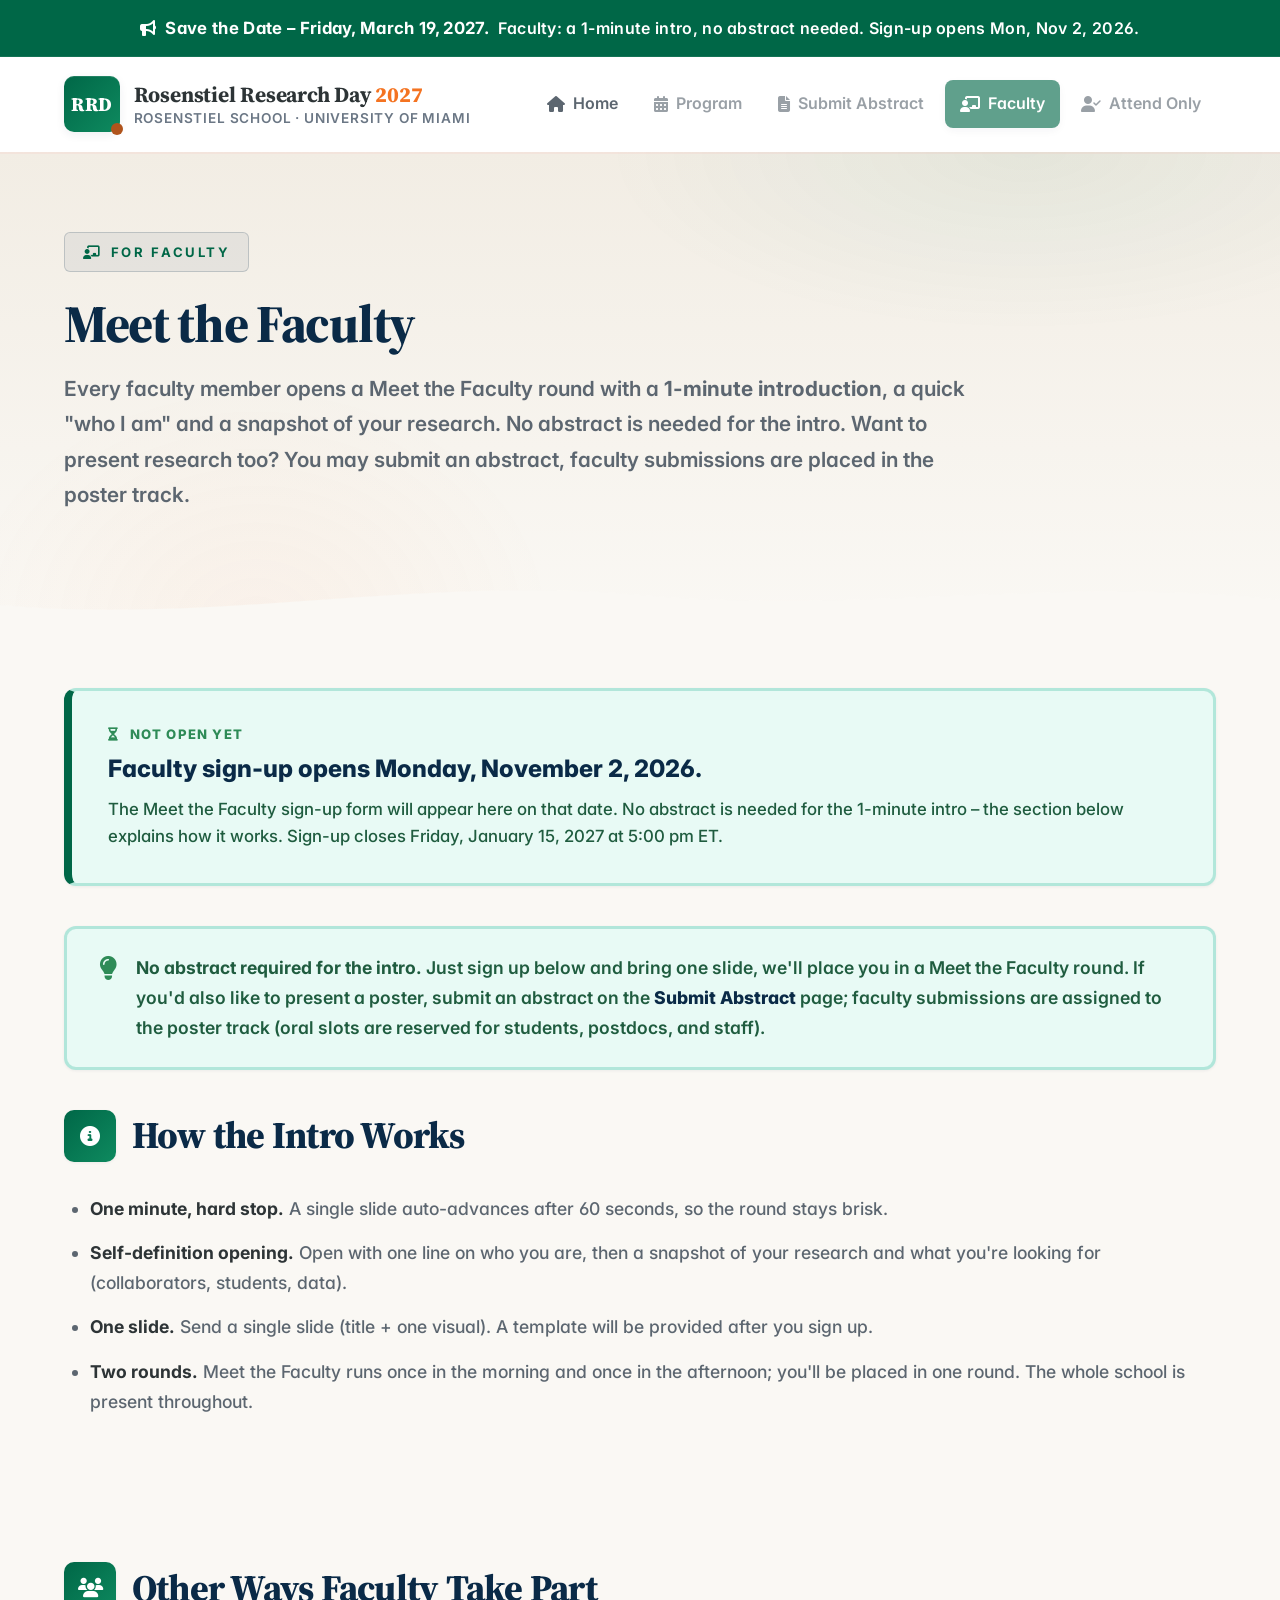
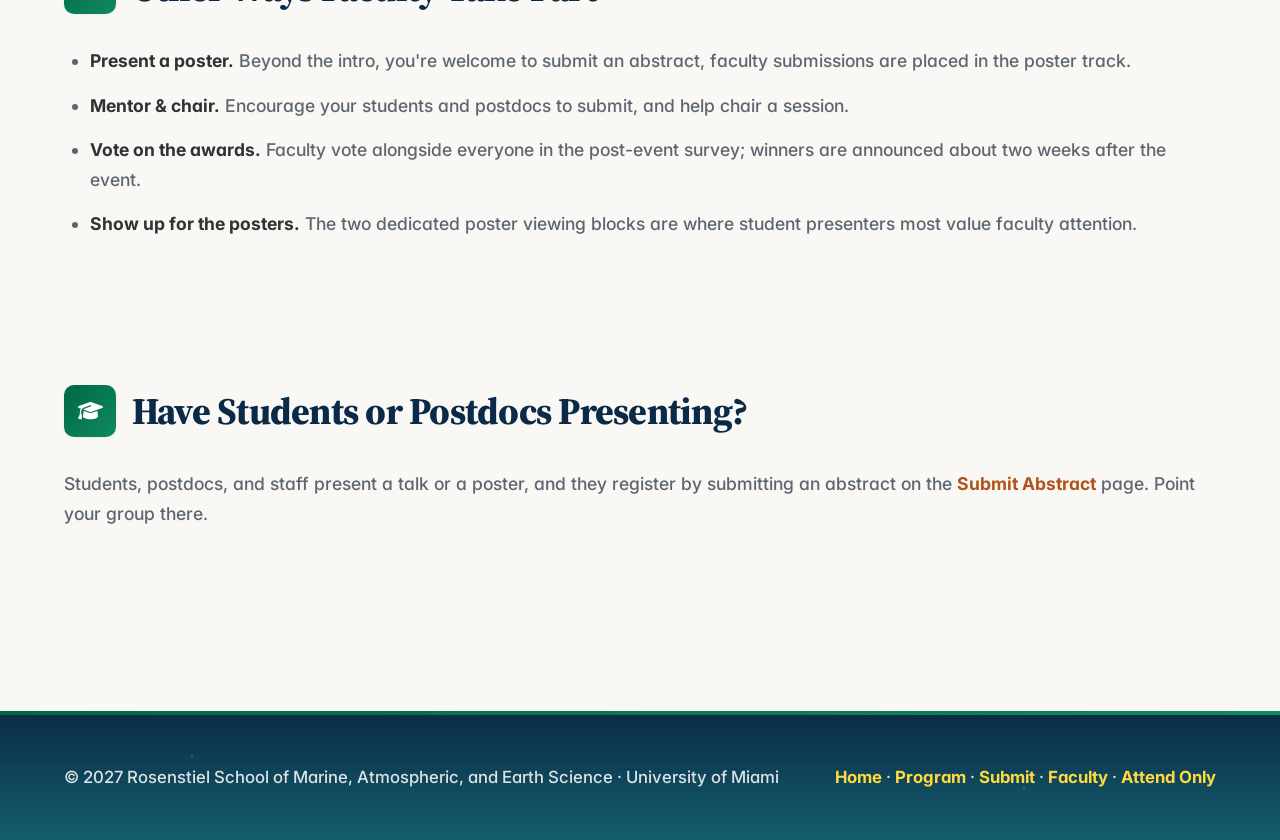
==== commit 097d6e97: "Add files via upload" ====
--- a/faculty.html
+++ b/faculty.html
@@ -1,5 +1,12 @@
 <!DOCTYPE html>
-<html lang="en">
+<!--
+  PHASED RELEASE SWITCH — change data-phase below on each release date.
+    1 = Save the Date (Oct 6, 2026)  · home page only; forms shown as "opens Nov 2"
+    2 = Abstracts open (Nov 2, 2026) · Submit / Faculty / Attend Only go live
+    3 = Program posted (Feb 1, 2027) · Program schedule goes live
+  Change it in ALL FIVE html files, or the nav will disagree with itself.
+-->
+<html lang="en" data-phase="1">
 <head>
   <meta charset="UTF-8" />
   <meta name="viewport" content="width=device-width, initial-scale=1" />
@@ -11,7 +18,11 @@
 </head>
 <body>
 
-  <div class="topbar">
+  <div class="topbar until-p2">
+    <i class="fas fa-bullhorn"></i> &nbsp;<strong>Save the Date – Friday, March 19, 2027.</strong>
+    &nbsp;Faculty: a 1-minute intro, no abstract needed. Sign-up opens Mon, Nov 2, 2026.
+  </div>
+  <div class="topbar when-p2">
     <i class="fas fa-bullhorn"></i> &nbsp;<strong>Save the Date – Friday, March 19, 2027.</strong>
     &nbsp;Faculty: a 1-minute intro, no abstract needed –
     <a href="faculty.html">sign up</a>.
@@ -28,10 +39,10 @@
       </a>
       <nav class="site-nav" aria-label="Primary">
         <a href="index.html"><i class="fas fa-home"></i> Home</a>
-        <a href="program.html"><i class="fas fa-calendar-alt"></i> Program</a>
-        <a href="submit.html"><i class="fas fa-file-alt"></i> Submit Abstract</a>
-        <a href="faculty.html" class="active"><i class="fas fa-chalkboard-user"></i> Faculty</a>
-        <a href="register.html"><i class="fas fa-user-check"></i> Attend Only</a>
+        <a href="program.html" class="p3-link"><i class="fas fa-calendar-alt"></i> Program <span class="nav-chip until-p3">Feb 1</span></a>
+        <a href="submit.html" class="p2-link"><i class="fas fa-file-alt"></i> Submit Abstract <span class="nav-chip until-p2">Nov 2</span></a>
+        <a href="faculty.html" class="active p2-link"><i class="fas fa-chalkboard-user"></i> Faculty <span class="nav-chip until-p2">Nov 2</span></a>
+        <a href="register.html" class="p2-link"><i class="fas fa-user-check"></i> Attend Only <span class="nav-chip until-p2">Nov 2</span></a>
       </nav>
     </div>
   </header>
@@ -57,6 +68,12 @@
     </section>
 
     <section class="container section">
+
+      <div class="coming-soon until-p2">
+        <p class="coming-soon-kicker"><i class="fas fa-hourglass-half"></i> Not open yet</p>
+        <p class="coming-soon-date">Faculty sign-up opens Monday, November 2, 2026.</p>
+        <p class="coming-soon-body">The Meet the Faculty sign-up form will appear here on that date. No abstract is needed for the 1-minute intro &ndash; the section below explains how it works. Sign-up closes Friday, January 15, 2027 at 5:00 pm ET.</p>
+      </div>
       <div class="callout callout-highlight">
         <i class="fas fa-lightbulb"></i>
         <div><strong>No abstract required for the intro.</strong> Just sign up
@@ -67,9 +84,9 @@
         students, postdocs, and staff).</div>
       </div>
 
-      <div class="callout">
+      <div class="callout when-p2">
         <i class="fas fa-clock"></i>
-        <div><strong>Sign-up closes:</strong> Friday, December 18, 2026 at 5:00 pm ET.</div>
+        <div><strong>Sign-up closes:</strong> Friday, January 15, 2027 at 5:00 pm ET.</div>
       </div>
 
       <h2><span class="section-icon"><i class="fas fa-circle-info"></i></span> How the Intro Works</h2>
@@ -81,7 +98,7 @@
       </ul>
     </section>
 
-    <section class="container section">
+    <section class="container section when-p2">
       <h2><span class="section-icon"><i class="fas fa-clipboard-list"></i></span> Faculty Sign-Up Form</h2>
       <p>
         A short form, no abstract. It asks for your name, department, a one-line
--- a/styles.css
+++ b/styles.css
@@ -1790,3 +1790,94 @@
   .dropcap::first-letter { font-size: 3.6rem; padding: 0.4rem 0.7rem 0 0; }
   .hero .lede { margin-left: auto !important; margin-right: auto !important; }
 }
+
+/* ============================================================
+   PHASED RELEASE
+   Driven by data-phase on <html>:
+     1 = Save the Date   2 = Abstracts open   3 = Program posted
+   Mark any element with:
+     .when-p2  -> appears from phase 2 onward
+     .when-p3  -> appears from phase 3 onward
+     .until-p2 -> shown only in phase 1
+     .until-p3 -> shown in phases 1 and 2
+   ============================================================ */
+
+[data-phase="1"] .when-p2,
+[data-phase="1"] .when-p3,
+[data-phase="2"] .when-p3,
+[data-phase="2"] .until-p2,
+[data-phase="3"] .until-p2,
+[data-phase="3"] .until-p3 { display: none !important; }
+
+/* --- nav: a section that isn't live yet is muted and dated --- */
+/* Date pills in the nav ("NOV 2", "FEB 1") are HIDDEN — Guoqing found them
+   confusing. To bring them back, change the display below to inline-flex.
+   The dimming of not-yet-live nav items (further down) is what remains. */
+.nav-chip { display: none; }
+
+.nav-chip-styles-unused {
+  font-size: 0.68rem;
+  font-weight: 800;
+  letter-spacing: 0.04em;
+  text-transform: uppercase;
+  padding: 0.14rem 0.42rem;
+  border-radius: 999px;
+  background: rgba(10, 42, 71, 0.09);
+  color: var(--ink-soft);
+  white-space: nowrap;
+}
+[data-phase="1"] .site-nav a.p2-link,
+[data-phase="1"] .site-nav a.p3-link,
+[data-phase="2"] .site-nav a.p3-link { opacity: 0.62; }
+[data-phase="1"] .site-nav a.p2-link:hover,
+[data-phase="1"] .site-nav a.p3-link:hover,
+[data-phase="2"] .site-nav a.p3-link:hover { opacity: 1; }
+
+
+/* --- a call to action that isn't actionable yet --- */
+.btn-pending {
+  background: rgba(10, 42, 71, 0.06);
+  color: var(--ink-soft);
+  border: 2px dashed rgba(10, 42, 71, 0.22);
+  cursor: default;
+  box-shadow: none;
+}
+.btn-pending:hover { transform: none; box-shadow: none; }
+.btn-pending i { color: var(--brand); }
+
+/* --- "opens on <date>" panel that stands in for a form --- */
+.coming-soon {
+  background: var(--mint-light);
+  border: 3px solid rgba(125, 211, 192, 0.5);
+  border-left: 8px solid var(--brand);
+  border-radius: var(--radius);
+  padding: 2rem 2.25rem;
+  margin: 0 0 2.5rem;
+  box-shadow: var(--shadow-xs);
+}
+.coming-soon p.coming-soon-kicker {
+  margin: 0 0 0.5rem;
+  font-size: 0.82rem;
+  font-weight: 800;
+  letter-spacing: 0.09em;
+  text-transform: uppercase;
+  color: #2E8B57;
+}
+.coming-soon p.coming-soon-kicker i { margin-right: 0.4rem; }
+.coming-soon p.coming-soon-date {
+  margin: 0 0 0.75rem;
+  font-size: 1.5rem;
+  line-height: 1.25;
+  font-weight: 800;
+  color: var(--deep-navy);
+}
+.coming-soon p.coming-soon-body {
+  margin: 0;
+  font-size: 1.05rem;
+  line-height: 1.65;
+  color: #1F5C3F;
+}
+@media (max-width: 700px) {
+  .coming-soon { padding: 1.5rem 1.35rem; }
+  .coming-soon p.coming-soon p.coming-soon-date { font-size: 1.25rem; }
+}
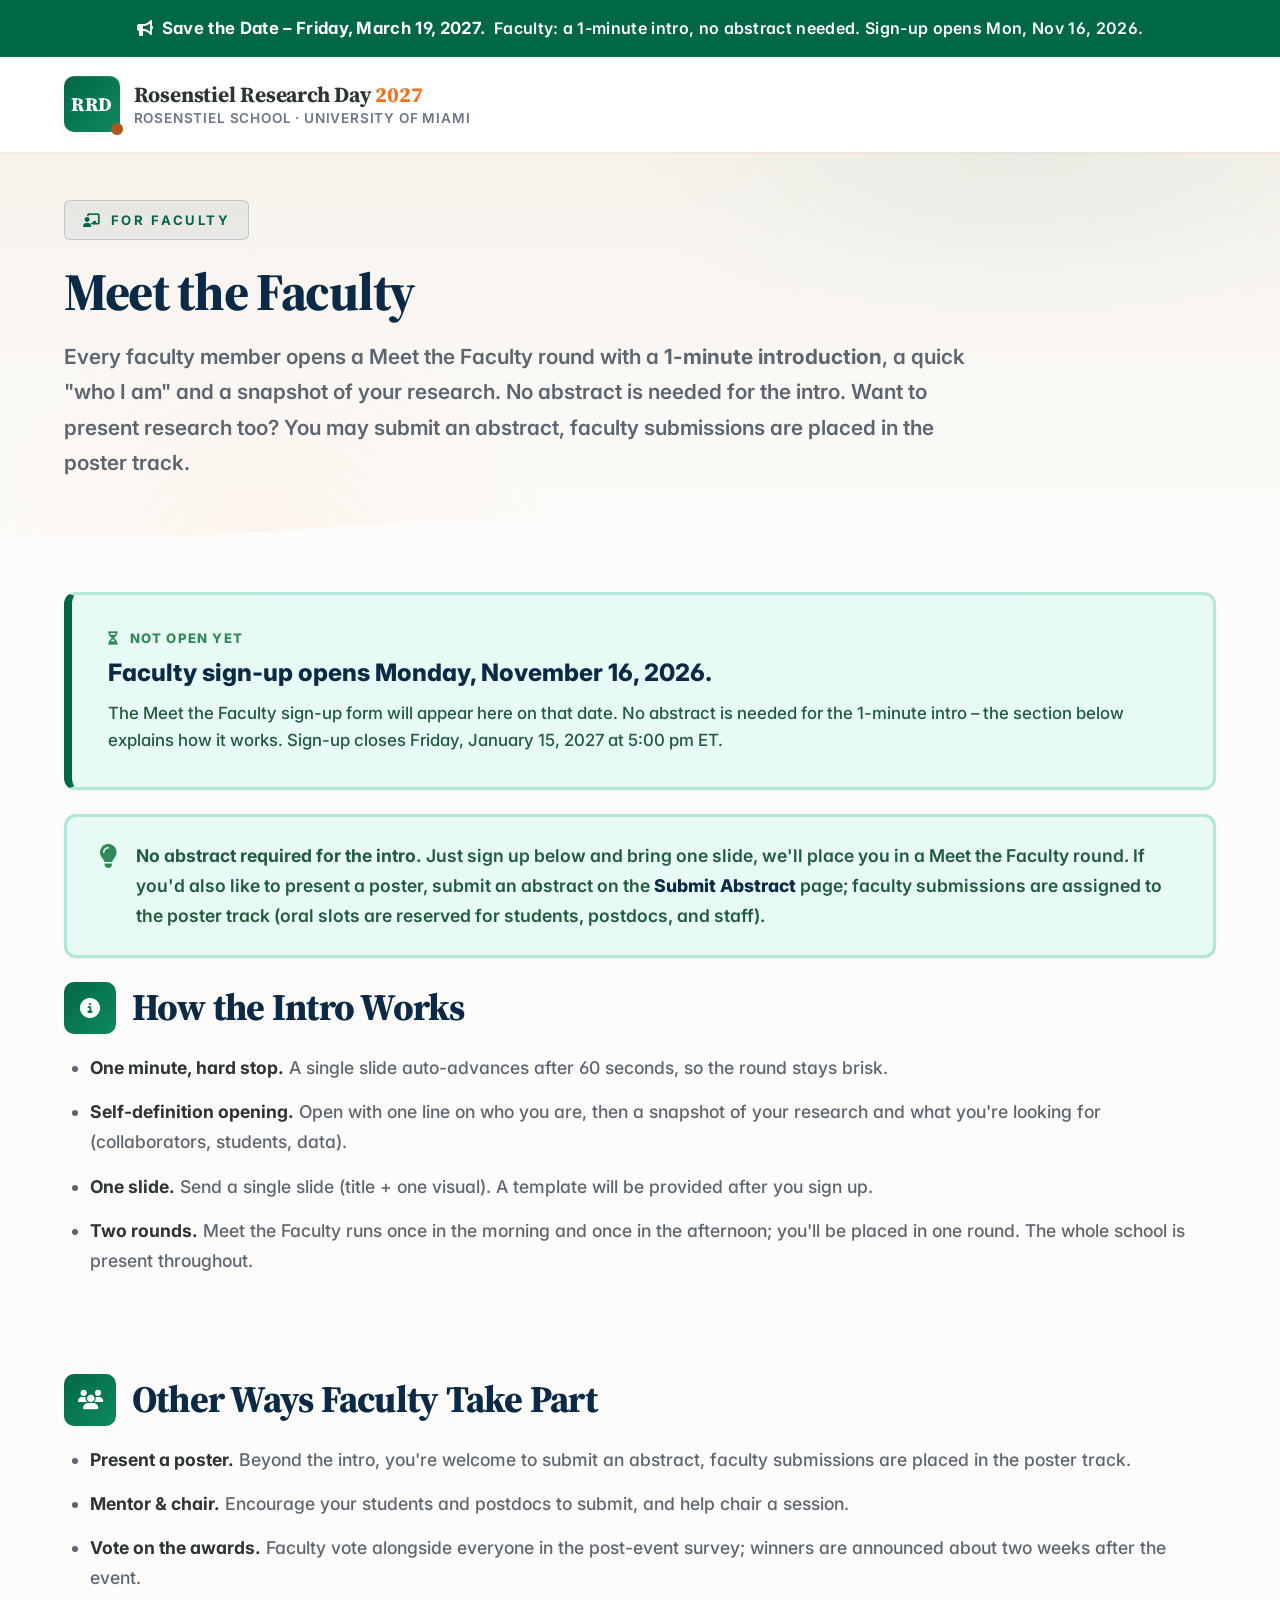
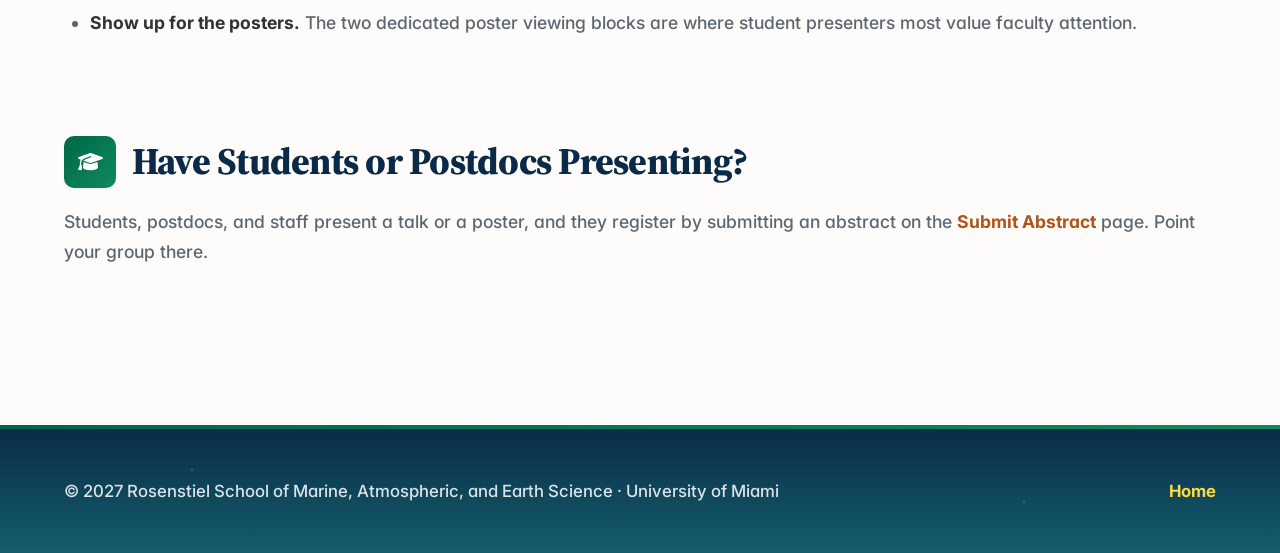
==== commit e213e4e7: "Add files via upload" ====
--- a/faculty.html
+++ b/faculty.html
@@ -1,8 +1,8 @@
 <!DOCTYPE html>
 <!--
   PHASED RELEASE SWITCH — change data-phase below on each release date.
-    1 = Save the Date (Oct 6, 2026)  · home page only; forms shown as "opens Nov 2"
-    2 = Abstracts open (Nov 2, 2026) · Submit / Faculty / Attend Only go live
+    1 = Save the Date (Oct 6, 2026)  · home page only; forms shown as "opens Nov 16"
+    2 = Abstracts open (Nov 16, 2026) · Submit / Faculty / Attend Only go live
     3 = Program posted (Feb 1, 2027) · Program schedule goes live
   Change it in ALL FIVE html files, or the nav will disagree with itself.
 -->
@@ -20,7 +20,7 @@
 
   <div class="topbar until-p2">
     <i class="fas fa-bullhorn"></i> &nbsp;<strong>Save the Date – Friday, March 19, 2027.</strong>
-    &nbsp;Faculty: a 1-minute intro, no abstract needed. Sign-up opens Mon, Nov 2, 2026.
+    &nbsp;Faculty: a 1-minute intro, no abstract needed. Sign-up opens Mon, Nov 16, 2026.
   </div>
   <div class="topbar when-p2">
     <i class="fas fa-bullhorn"></i> &nbsp;<strong>Save the Date – Friday, March 19, 2027.</strong>
@@ -40,9 +40,9 @@
       <nav class="site-nav" aria-label="Primary">
         <a href="index.html"><i class="fas fa-home"></i> Home</a>
         <a href="program.html" class="p3-link"><i class="fas fa-calendar-alt"></i> Program <span class="nav-chip until-p3">Feb 1</span></a>
-        <a href="submit.html" class="p2-link"><i class="fas fa-file-alt"></i> Submit Abstract <span class="nav-chip until-p2">Nov 2</span></a>
-        <a href="faculty.html" class="active p2-link"><i class="fas fa-chalkboard-user"></i> Faculty <span class="nav-chip until-p2">Nov 2</span></a>
-        <a href="register.html" class="p2-link"><i class="fas fa-user-check"></i> Attend Only <span class="nav-chip until-p2">Nov 2</span></a>
+        <a href="submit.html" class="p2-link"><i class="fas fa-file-alt"></i> Submit Abstract <span class="nav-chip until-p2">Nov 16</span></a>
+        <a href="faculty.html" class="active p2-link"><i class="fas fa-chalkboard-user"></i> Faculty <span class="nav-chip until-p2">Nov 16</span></a>
+        <a href="register.html" class="p2-link"><i class="fas fa-user-check"></i> Attend Only <span class="nav-chip until-p2">Nov 16</span></a>
       </nav>
     </div>
   </header>
@@ -71,7 +71,7 @@
 
       <div class="coming-soon until-p2">
         <p class="coming-soon-kicker"><i class="fas fa-hourglass-half"></i> Not open yet</p>
-        <p class="coming-soon-date">Faculty sign-up opens Monday, November 2, 2026.</p>
+        <p class="coming-soon-date">Faculty sign-up opens Monday, November 16, 2026.</p>
         <p class="coming-soon-body">The Meet the Faculty sign-up form will appear here on that date. No abstract is needed for the 1-minute intro &ndash; the section below explains how it works. Sign-up closes Friday, January 15, 2027 at 5:00 pm ET.</p>
       </div>
       <div class="callout callout-highlight">
@@ -141,7 +141,7 @@
     <div class="accent-bar"></div>
     <div class="container footer-inner">
       <p>&copy; 2027 Rosenstiel School of Marine, Atmospheric, and Earth Science · University of Miami</p>
-      <p><a href="index.html">Home</a> · <a href="program.html">Program</a> · <a href="submit.html">Submit</a> · <a href="faculty.html">Faculty</a> · <a href="register.html">Attend Only</a></p>
+      <p><a href="index.html">Home</a><span class="when-p3"> · <a href="program.html">Program</a></span><span class="when-p2"> · <a href="submit.html">Submit</a> · <a href="faculty.html">Faculty</a> · <a href="register.html">Attend Only</a></span></p>
     </div>
   </footer>
 </body>
--- a/styles.css
+++ b/styles.css
@@ -49,8 +49,8 @@
   --brand-2:        #0E8A5F;
   --brand-grad:     linear-gradient(135deg, #006747 0%, #0E8A5F 100%);
 
-  --bg:             #FAF8F4;
-  --bg-warm:        #F2EDE4;
+  --bg:             #FDFCFA;
+  --bg-warm:        #F7F3ED;
   --surface-white:  #FFFFFF;
   --ink:            #2D3436;
   --ink-soft:       #5C6670;
@@ -221,8 +221,8 @@
 .hero-inner {
   position: relative;
   z-index: 2;
-  padding-top: 7rem;
-  padding-bottom: 10rem;
+  padding-top: 4.5rem;
+  padding-bottom: 6rem;
   text-align: center;
   max-width: 1140px;
   margin-left: auto;
@@ -355,7 +355,7 @@
   font-weight: 600;
   font-size: clamp(1.2rem, 2vw, 1.7rem);
   color: var(--deep-teal);
-  margin: 0 0 2.5rem;
+  margin: 0 0 1.5rem;
   max-width: none;
   line-height: 1.4;
   white-space: nowrap;
@@ -368,7 +368,7 @@
   display: flex;
   flex-wrap: wrap;
   gap: 0.8rem;
-  margin: 0 0 2.5rem;
+  margin: 0 0 1.5rem;
   justify-content: center;
 }
 .hero-meta-item {
@@ -408,7 +408,7 @@
   justify-content: center;
 }
 .cta-note {
-  margin: 2rem auto 0;
+  margin: 1.2rem auto 0;
   max-width: 58rem;
   font-size: 1.1rem;
   color: var(--ink-soft);
@@ -427,7 +427,7 @@
 .countdown {
   display: flex;
   gap: 1.2rem;
-  margin: 3.5rem 0 0;
+  margin: 2rem 0 0;
   flex-wrap: wrap;
   justify-content: center;
 }
@@ -544,7 +544,7 @@
   background: var(--surface-white);
   position: relative;
   z-index: 3;
-  margin-top: -4rem;
+  margin-top: -2.5rem;
   border-radius: var(--radius-lg);
   box-shadow: var(--shadow-xl);
   padding: 2.5rem 2rem;
@@ -610,7 +610,7 @@
     radial-gradient(500px 400px at 20% 100%, rgba(244, 115, 33, 0.05), transparent 60%),
     linear-gradient(180deg, var(--bg-warm) 0%, var(--bg) 100%);
   color: var(--ink);
-  padding: 5rem 0 7rem;
+  padding: 3rem 0 4.5rem;
   overflow: hidden;
 }
 .page-header h1 {
@@ -654,14 +654,14 @@
 .page-header-waves svg { width: 100%; height: 100%; display: block; }
 .page-header-waves .wave-3 { fill: var(--bg); }
 
-.section { padding: 4rem 1.5rem; }
+.section { padding: 2.5rem 1.5rem; }
 .section h2 {
   font-family: var(--font-display);
   font-weight: 800;
   font-size: clamp(1.7rem, 3vw, 2.35rem);
   letter-spacing: -0.02em;
   color: var(--deep-navy);
-  margin: 0 0 2rem;
+  margin: 0 0 1.2rem;
   display: flex;
   align-items: center;
   gap: 1rem;
@@ -777,7 +777,7 @@
   font-size: 1.2rem;
   color: var(--ink-soft);
   max-width: 70ch;
-  margin: 0 0 3rem;
+  margin: 0 0 1.8rem;
   font-weight: 600;
 }
 .scope-grid {
@@ -975,7 +975,7 @@
   background: var(--sun-light);
   padding: 1.5rem 2rem;
   border-radius: var(--radius);
-  margin: 0 0 2.5rem;
+  margin: 0 0 1.5rem;
   color: #6A4F11;
   display: flex;
   align-items: flex-start;
@@ -1086,7 +1086,7 @@
 .awards-wall {
   background: var(--bg-warm);
   color: var(--ink);
-  padding: 4rem 3rem;
+  padding: 2.5rem 3rem;
   border-radius: var(--radius-lg);
   position: relative;
   overflow: hidden;
@@ -1099,7 +1099,7 @@
   position: relative;
   z-index: 1;
   text-align: left;
-  margin: 0 0 3.5rem;
+  margin: 0 0 2rem;
 }
 .awards-wall p.awards-wall-kicker,
 .awards-wall-kicker {
@@ -1751,7 +1751,7 @@
   flex-direction: column;
   gap: 0.6rem;
   max-width: 64ch;
-  margin: 0 0 2.5rem;
+  margin: 0 0 1.5rem;
 }
 .section-head h2 { margin: 0; }
 .section-head .lede {
@@ -1779,12 +1779,12 @@
   .header-inner { gap: 0.8rem; flex-wrap: wrap; }
   .site-nav { width: 100%; gap: 0.3rem; justify-content: flex-start; flex-wrap: wrap; }
   .site-nav a { padding: 0.6rem 1rem; font-size: 1rem; }
-  .hero-inner { padding-top: 4rem; padding-bottom: 7rem; }
+  .hero-inner { padding-top: 3rem; padding-bottom: 4.5rem; }
   .cards { grid-template-columns: 1fr; }
   .awards { grid-template-columns: 1fr; }
   .awards-grid { grid-template-columns: 1fr; }
   .keydates li { grid-template-columns: 1fr; }
-  .section { padding: 3rem 1.5rem; }
+  .section { padding: 2rem 1.5rem; }
   .stat-strip { padding: 2rem 1.5rem; }
   .stat-num { font-size: 2.8rem; }
   .dropcap::first-letter { font-size: 3.6rem; padding: 0.4rem 0.7rem 0 0; }
@@ -1826,12 +1826,15 @@
   color: var(--ink-soft);
   white-space: nowrap;
 }
+/* A section that is not live yet is not linked at all — no dimmed items,
+   no date pills. It simply is not in the navigation until its phase. */
 [data-phase="1"] .site-nav a.p2-link,
 [data-phase="1"] .site-nav a.p3-link,
-[data-phase="2"] .site-nav a.p3-link { opacity: 0.62; }
-[data-phase="1"] .site-nav a.p2-link:hover,
-[data-phase="1"] .site-nav a.p3-link:hover,
-[data-phase="2"] .site-nav a.p3-link:hover { opacity: 1; }
+[data-phase="2"] .site-nav a.p3-link { display: none !important; }
+
+/* In phase 1 the home page is the whole site, so the nav has nothing to
+   offer: hide it and let the brand mark in the header be the only link. */
+[data-phase="1"] .site-nav { display: none !important; }
 
 
 /* --- a call to action that isn't actionable yet --- */
@@ -1852,7 +1855,7 @@
   border-left: 8px solid var(--brand);
   border-radius: var(--radius);
   padding: 2rem 2.25rem;
-  margin: 0 0 2.5rem;
+  margin: 0 0 1.5rem;
   box-shadow: var(--shadow-xs);
 }
 .coming-soon p.coming-soon-kicker {
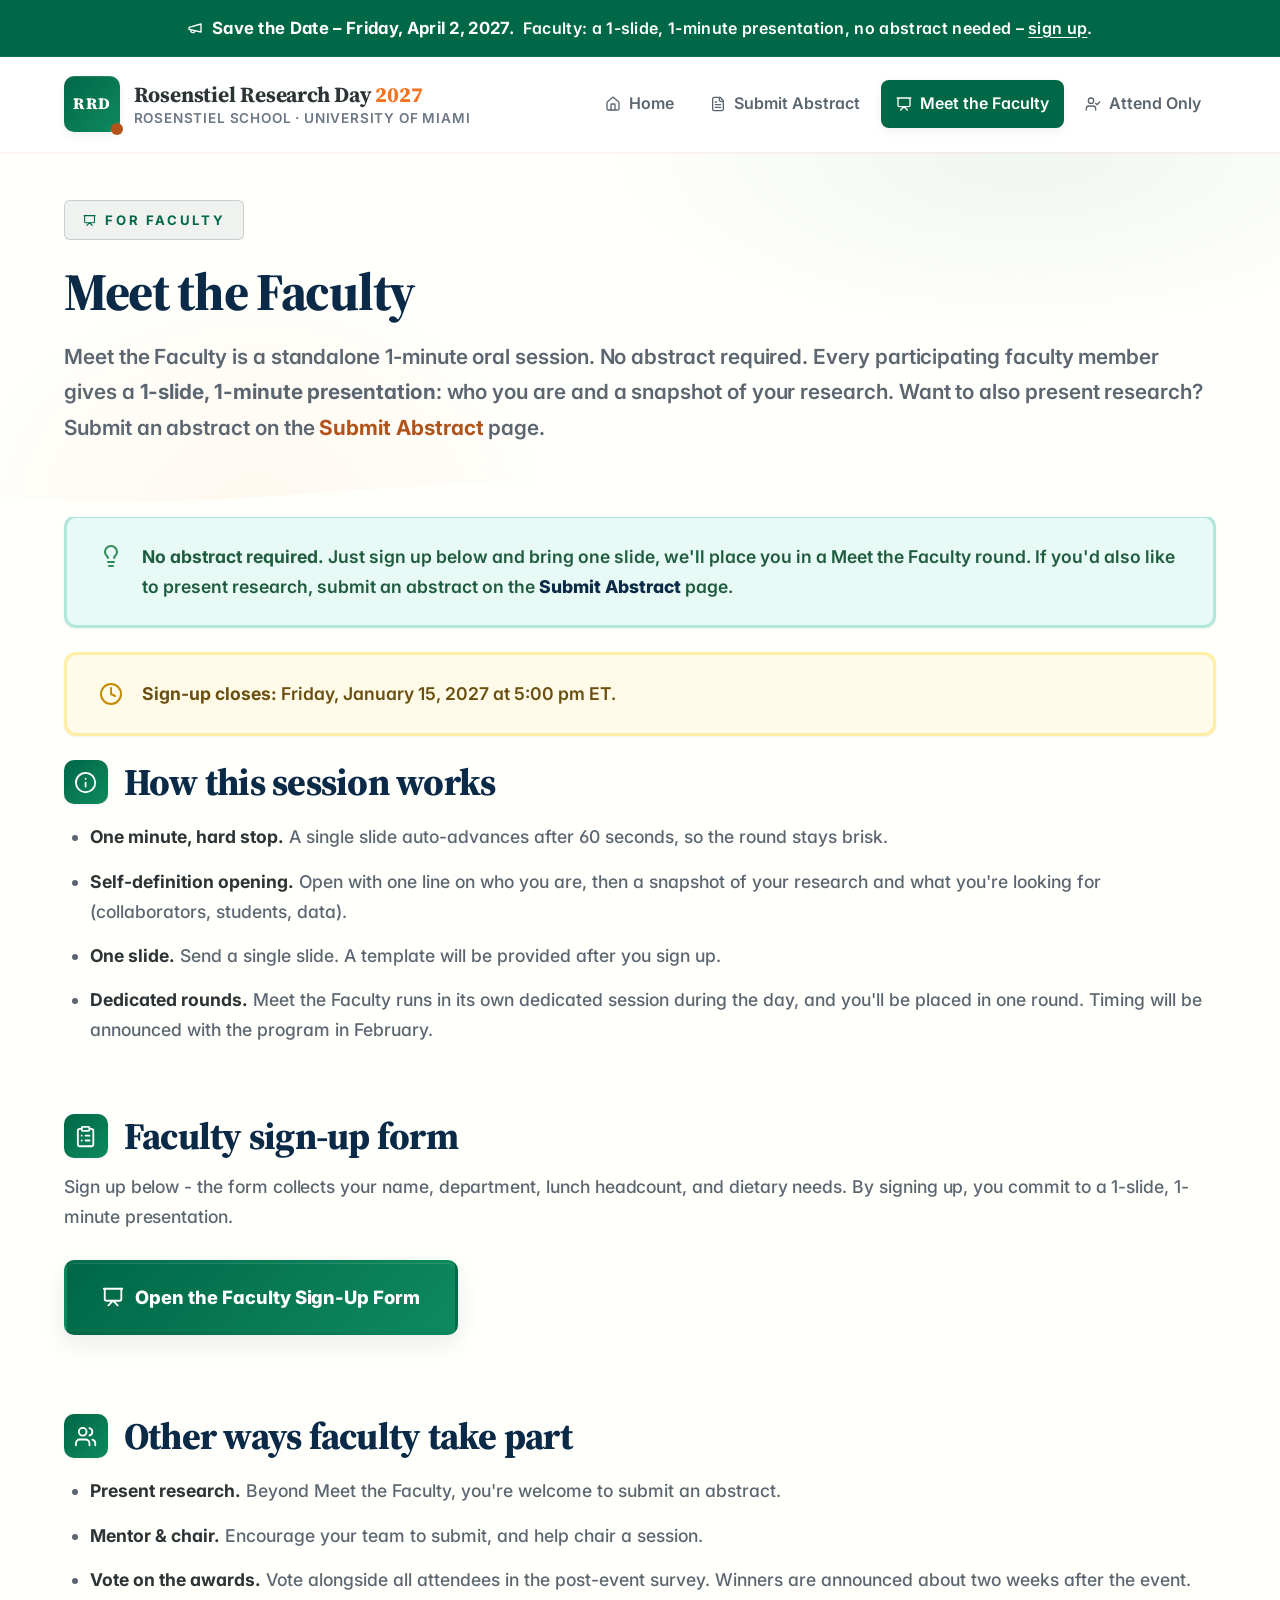
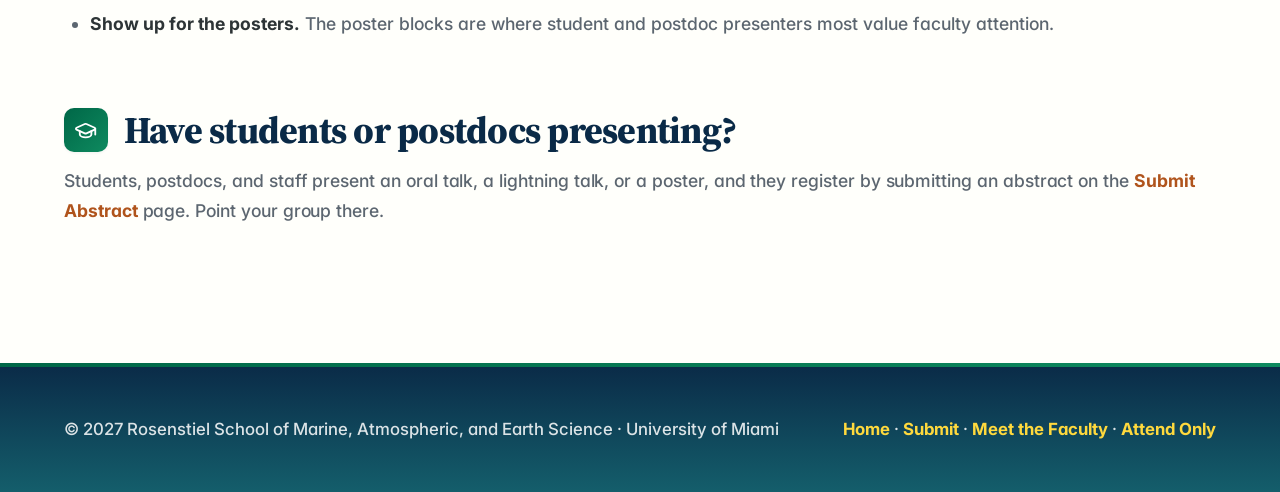
==== commit 6547e970: "Add files via upload" ====
--- a/faculty.html
+++ b/faculty.html
@@ -1,30 +1,52 @@
 <!DOCTYPE html>
 <!--
   PHASED RELEASE SWITCH — change data-phase below on each release date.
-    1 = Save the Date (Oct 6, 2026)  · home page only; forms shown as "opens Nov 16"
+    1 = Save the Date (Oct 22, 2026)  · home page only; forms shown as "opens Nov 16"
     2 = Abstracts open (Nov 16, 2026) · Submit / Faculty / Attend Only go live
-    3 = Program posted (Feb 1, 2027) · Program schedule goes live
+    3 = Program posted (Feb 15, 2027) · Program schedule goes live
   Change it in ALL FIVE html files, or the nav will disagree with itself.
 -->
-<html lang="en" data-phase="1">
+<html lang="en" data-phase="2">
 <head>
   <meta charset="UTF-8" />
   <meta name="viewport" content="width=device-width, initial-scale=1" />
   <title>Meet the Faculty · Rosenstiel Research Day 2027</title>
-  <meta name="description" content="Meet the Faculty, Rosenstiel faculty give a 1-minute introduction at Research Day 2027, no abstract required. Sign up here." />
+  <meta name="description" content="Meet the Faculty, Rosenstiel faculty give a 1-slide, 1-minute presentation at Research Day 2027, no abstract required. Sign up here." />
   <meta name="theme-color" content="#0A2A47" />
+  <link rel="preconnect" href="https://fonts.googleapis.com" />
+  <link rel="preconnect" href="https://fonts.gstatic.com" crossorigin />
+  <link rel="stylesheet" href="https://fonts.googleapis.com/css2?family=Source+Serif+4:ital,opsz,wght@0,8..60,400..800;1,8..60,400..700&family=Inter:wght@400..800&display=swap" />
   <link rel="stylesheet" href="styles.css" />
-  <link rel="stylesheet" href="https://cdnjs.cloudflare.com/ajax/libs/font-awesome/6.5.1/css/all.min.css" />
 </head>
 <body>
 
+  <!-- Icon set: one stroked family, inlined. No icon CDN on this page. -->
+  <svg class="icon-sprite" aria-hidden="true" focusable="false" width="0" height="0" style="position:absolute">
+    <symbol id="i-bullhorn" viewBox="0 0 24 24"><path d="m3 11 18-5v12L3 14v-3z"/><path d="M11.6 16.8a3 3 0 1 1-5.8-1.6"/></symbol>
+    <symbol id="i-calendar-alt" viewBox="0 0 24 24"><path d="M8 2v4"/><path d="M16 2v4"/><rect width="18" height="18" x="3" y="4" rx="2"/><path d="M3 10h18"/><path d="M8 14h.01"/><path d="M12 14h.01"/><path d="M16 14h.01"/><path d="M8 18h.01"/><path d="M12 18h.01"/><path d="M16 18h.01"/></symbol>
+    <symbol id="i-chalkboard-user" viewBox="0 0 24 24"><path d="M2 3h20"/><path d="M21 3v11a2 2 0 0 1-2 2H5a2 2 0 0 1-2-2V3"/><path d="m7 21 5-5 5 5"/></symbol>
+    <symbol id="i-circle-check" viewBox="0 0 24 24"><circle cx="12" cy="12" r="10"/><path d="m9 12 2 2 4-4"/></symbol>
+    <symbol id="i-circle-info" viewBox="0 0 24 24"><circle cx="12" cy="12" r="10"/><path d="M12 16v-4"/><path d="M12 8h.01"/></symbol>
+    <symbol id="i-clipboard-list" viewBox="0 0 24 24"><rect width="8" height="4" x="8" y="2" rx="1" ry="1"/><path d="M16 4h2a2 2 0 0 1 2 2v14a2 2 0 0 1-2 2H6a2 2 0 0 1-2-2V6a2 2 0 0 1 2-2h2"/><path d="M12 11h4"/><path d="M12 16h4"/><path d="M8 11h.01"/><path d="M8 16h.01"/></symbol>
+    <symbol id="i-clock" viewBox="0 0 24 24"><circle cx="12" cy="12" r="10"/><polyline points="12 6 12 12 16 14"/></symbol>
+    <symbol id="i-envelope" viewBox="0 0 24 24"><rect width="20" height="16" x="2" y="4" rx="2"/><path d="m22 7-8.97 5.7a1.94 1.94 0 0 1-2.06 0L2 7"/></symbol>
+    <symbol id="i-file-alt" viewBox="0 0 24 24"><path d="M15 2H6a2 2 0 0 0-2 2v16a2 2 0 0 0 2 2h12a2 2 0 0 0 2-2V7Z"/><path d="M14 2v4a2 2 0 0 0 2 2h4"/><path d="M10 9H8"/><path d="M16 13H8"/><path d="M16 17H8"/></symbol>
+    <symbol id="i-graduation-cap" viewBox="0 0 24 24"><path d="M21.42 10.922a1 1 0 0 0-.019-1.838L12.83 5.18a2 2 0 0 0-1.66 0L2.6 9.08a1 1 0 0 0 0 1.832l8.57 3.908a2 2 0 0 0 1.66 0z"/><path d="M22 10v6"/><path d="M6 12.5V16a6 3 0 0 0 12 0v-3.5"/></symbol>
+    <symbol id="i-home" viewBox="0 0 24 24"><path d="M15 21v-8a1 1 0 0 0-1-1h-4a1 1 0 0 0-1 1v8"/><path d="M3 10a2 2 0 0 1 .709-1.528l7-5.999a2 2 0 0 1 2.582 0l7 5.999A2 2 0 0 1 21 10v9a2 2 0 0 1-2 2H5a2 2 0 0 1-2-2z"/></symbol>
+    <symbol id="i-hourglass-half" viewBox="0 0 24 24"><path d="M5 22h14"/><path d="M5 2h14"/><path d="M17 22v-4.172a2 2 0 0 0-.586-1.414L12 12l-4.414 4.414A2 2 0 0 0 7 17.828V22"/><path d="M7 2v4.172a2 2 0 0 0 .586 1.414L12 12l4.414-4.414A2 2 0 0 0 17 6.172V2"/></symbol>
+    <symbol id="i-lightbulb" viewBox="0 0 24 24"><path d="M15 14c.2-1 .7-1.7 1.5-2.5 1-.9 1.5-2.2 1.5-3.5A6 6 0 0 0 6 8c0 1 .2 2.2 1.5 3.5.7.7 1.3 1.5 1.5 2.5"/><path d="M9 18h6"/><path d="M10 22h4"/></symbol>
+    <symbol id="i-user-check" viewBox="0 0 24 24"><path d="M16 21v-2a4 4 0 0 0-4-4H6a4 4 0 0 0-4 4v2"/><circle cx="9" cy="7" r="4"/><polyline points="16 11 18 13 22 9"/></symbol>
+    <symbol id="i-users" viewBox="0 0 24 24"><path d="M16 21v-2a4 4 0 0 0-4-4H6a4 4 0 0 0-4 4v2"/><circle cx="9" cy="7" r="4"/><path d="M22 21v-2a4 4 0 0 0-3-3.87"/><path d="M16 3.13a4 4 0 0 1 0 7.75"/></symbol>
+  </svg>
+
+
   <div class="topbar until-p2">
-    <i class="fas fa-bullhorn"></i> &nbsp;<strong>Save the Date – Friday, March 19, 2027.</strong>
-    &nbsp;Faculty: a 1-minute intro, no abstract needed. Sign-up opens Mon, Nov 16, 2026.
+    <svg class="ico" aria-hidden="true"><use href="#i-bullhorn"/></svg> &nbsp;<strong>Save the Date – Friday, April 2, 2027.</strong>
+    &nbsp;Faculty: a 1-slide, 1-minute presentation, no abstract needed. Sign-up opens Mon, Nov 16, 2026.
   </div>
   <div class="topbar when-p2">
-    <i class="fas fa-bullhorn"></i> &nbsp;<strong>Save the Date – Friday, March 19, 2027.</strong>
-    &nbsp;Faculty: a 1-minute intro, no abstract needed –
+    <svg class="ico" aria-hidden="true"><use href="#i-bullhorn"/></svg> &nbsp;<strong>Save the Date – Friday, April 2, 2027.</strong>
+    &nbsp;Faculty: a 1-slide, 1-minute presentation, no abstract needed –
     <a href="faculty.html">sign up</a>.
   </div>
 
@@ -38,11 +60,11 @@
         </span>
       </a>
       <nav class="site-nav" aria-label="Primary">
-        <a href="index.html"><i class="fas fa-home"></i> Home</a>
-        <a href="program.html" class="p3-link"><i class="fas fa-calendar-alt"></i> Program <span class="nav-chip until-p3">Feb 1</span></a>
-        <a href="submit.html" class="p2-link"><i class="fas fa-file-alt"></i> Submit Abstract <span class="nav-chip until-p2">Nov 16</span></a>
-        <a href="faculty.html" class="active p2-link"><i class="fas fa-chalkboard-user"></i> Faculty <span class="nav-chip until-p2">Nov 16</span></a>
-        <a href="register.html" class="p2-link"><i class="fas fa-user-check"></i> Attend Only <span class="nav-chip until-p2">Nov 16</span></a>
+        <a href="index.html"><svg class="ico" aria-hidden="true"><use href="#i-home"/></svg> Home</a>
+        <a href="program.html" class="p3-link"><svg class="ico" aria-hidden="true"><use href="#i-calendar-alt"/></svg> Program <span class="nav-chip until-p3">Feb 15</span></a>
+        <a href="submit.html" class="p2-link"><svg class="ico" aria-hidden="true"><use href="#i-file-alt"/></svg> Submit Abstract <span class="nav-chip until-p2">Nov 16</span></a>
+        <a href="faculty.html" class="active p2-link"><svg class="ico" aria-hidden="true"><use href="#i-chalkboard-user"/></svg> Meet the Faculty <span class="nav-chip until-p2">Nov 16</span></a>
+        <a href="attend.html" class="p2-link"><svg class="ico" aria-hidden="true"><use href="#i-user-check"/></svg> Attend Only <span class="nav-chip until-p2">Nov 16</span></a>
       </nav>
     </div>
   </header>
@@ -50,14 +72,14 @@
   <main>
     <section class="page-header">
       <div class="container">
-        <p class="eyebrow"><i class="fas fa-chalkboard-user"></i> For Faculty</p>
+        <p class="eyebrow"><svg class="ico" aria-hidden="true"><use href="#i-chalkboard-user"/></svg> For Faculty</p>
         <h1>Meet the Faculty</h1>
         <p class="lede">
-          Every faculty member opens a Meet the Faculty round with a
-          <strong>1-minute introduction</strong>, a quick "who I am" and a
-          snapshot of your research. No abstract is needed for the intro. Want to
-          present research too? You may submit an abstract, faculty submissions
-          are placed in the poster track.
+          Meet the Faculty is a standalone 1-minute oral session. No abstract required.
+          Every participating faculty member gives a <strong>1-slide, 1-minute presentation</strong>:
+          who you are and a snapshot of your research.
+          Want to also present research? Submit an abstract on the
+          <a href="submit.html">Submit Abstract</a> page.
         </p>
       </div>
       <div class="page-header-waves" aria-hidden="true">
@@ -70,78 +92,70 @@
     <section class="container section">
 
       <div class="coming-soon until-p2">
-        <p class="coming-soon-kicker"><i class="fas fa-hourglass-half"></i> Not open yet</p>
+        <p class="coming-soon-kicker"><svg class="ico" aria-hidden="true"><use href="#i-hourglass-half"/></svg> Not open yet</p>
         <p class="coming-soon-date">Faculty sign-up opens Monday, November 16, 2026.</p>
-        <p class="coming-soon-body">The Meet the Faculty sign-up form will appear here on that date. No abstract is needed for the 1-minute intro &ndash; the section below explains how it works. Sign-up closes Friday, January 15, 2027 at 5:00 pm ET.</p>
+        <p class="coming-soon-body">The Meet the Faculty sign-up form will appear here on that date. No abstract is needed for the 1-slide, 1-minute presentation &ndash; the section below explains how it works. Sign-up closes Friday, January 15, 2027 at 5:00 pm ET.</p>
       </div>
       <div class="callout callout-highlight">
-        <i class="fas fa-lightbulb"></i>
-        <div><strong>No abstract required for the intro.</strong> Just sign up
+        <svg class="ico" aria-hidden="true"><use href="#i-lightbulb"/></svg>
+        <div><strong>No abstract required.</strong> Just sign up
         below and bring one slide, we'll place you in a Meet the Faculty
-        round. If you'd also like to present a poster, submit an abstract on the
-        <a href="submit.html">Submit Abstract</a> page; faculty submissions are
-        assigned to the poster track (oral slots are reserved for
-        students, postdocs, and staff).</div>
+        round. If you'd also like to present research, submit an abstract on the
+        <a href="submit.html">Submit Abstract</a> page.</div>
       </div>
 
       <div class="callout when-p2">
-        <i class="fas fa-clock"></i>
+        <svg class="ico" aria-hidden="true"><use href="#i-clock"/></svg>
         <div><strong>Sign-up closes:</strong> Friday, January 15, 2027 at 5:00 pm ET.</div>
       </div>
 
-      <h2><span class="section-icon"><i class="fas fa-circle-info"></i></span> How the Intro Works</h2>
+      <h2><span class="section-icon"><svg class="ico" aria-hidden="true"><use href="#i-circle-info"/></svg></span> How this session works</h2>
       <ul class="bulleted">
         <li><strong>One minute, hard stop.</strong> A single slide auto-advances after 60 seconds, so the round stays brisk.</li>
         <li><strong>Self-definition opening.</strong> Open with one line on who you are, then a snapshot of your research and what you're looking for (collaborators, students, data).</li>
-        <li><strong>One slide.</strong> Send a single slide (title + one visual). A template will be provided after you sign up.</li>
-        <li><strong>Two rounds.</strong> Meet the Faculty runs once in the morning and once in the afternoon; you'll be placed in one round. The whole school is present throughout.</li>
+        <li><strong>One slide.</strong> Send a single slide. A template will be provided after you sign up.</li>
+        <li><strong>Dedicated rounds.</strong> Meet the Faculty runs in its own dedicated session during the day, and you'll be placed in one round. Timing will be announced with the program in February.</li>
       </ul>
     </section>
 
     <section class="container section when-p2">
-      <h2><span class="section-icon"><i class="fas fa-clipboard-list"></i></span> Faculty Sign-Up Form</h2>
+      <h2><span class="section-icon"><svg class="ico" aria-hidden="true"><use href="#i-clipboard-list"/></svg></span> Faculty sign-up form</h2>
       <p>
-        A short form, no abstract. It asks for your name, department, a one-line
-        self-definition for the program, and confirmation you'll send a slide.
-        It also collects lunch &amp; social-hour headcount and dietary needs.
+        Sign up below - the form collects your name, department, lunch headcount, and dietary needs. By signing up, you commit to a 1-slide, 1-minute presentation.
       </p>
 
       <p style="margin:1.75rem 0;">
-        <a class="btn btn-primary" href="https://forms.gle/RF9N2KTErfjDemkeA" target="_blank" rel="noopener"><i class="fas fa-chalkboard-user"></i> Open the Faculty Sign-Up Form</a>
+        <a class="btn btn-primary" href="https://forms.gle/FKbgR8PNTzJMHvxn9" target="_blank" rel="noopener"><svg class="ico" aria-hidden="true"><use href="#i-chalkboard-user"/></svg> Open the Faculty Sign-Up Form</a>
       </p>
 
-      <p class="form-fallback">
-        <i class="fas fa-envelope"></i> Prefer email? Send your name, department, a one-line
-        self-definition, and whether you'll attend lunch and the social hour to
-        <a href="mailto:glin@miami.edu?subject=RRD%202027%20Faculty%20Intro%20Sign-Up">glin@miami.edu</a>.
-      </p>
     </section>
 
     <section class="container section">
-      <h2><span class="section-icon"><i class="fas fa-users"></i></span> Other Ways Faculty Take Part</h2>
+      <h2><span class="section-icon"><svg class="ico" aria-hidden="true"><use href="#i-users"/></svg></span> Other ways faculty take part</h2>
       <ul class="bulleted">
-        <li><strong>Present a poster.</strong> Beyond the intro, you're welcome to submit an abstract, faculty submissions are placed in the poster track.</li>
-        <li><strong>Mentor &amp; chair.</strong> Encourage your students and postdocs to submit, and help chair a session.</li>
-        <li><strong>Vote on the awards.</strong> Faculty vote alongside everyone in the post-event survey; winners are announced about two weeks after the event.</li>
-        <li><strong>Show up for the posters.</strong> The two dedicated poster viewing blocks are where student presenters most value faculty attention.</li>
+        <li><strong>Present research.</strong> Beyond Meet the Faculty, you're welcome to submit an abstract.</li>
+        <li><strong>Mentor &amp; chair.</strong> Encourage your team to submit, and help chair a session.</li>
+        <li class="when-p2"><strong>Vote on the awards.</strong> Vote alongside all attendees in the post-event survey. Winners are announced about two weeks after the event.</li>
+        <li><strong>Show up for the posters.</strong> The poster blocks are where student and postdoc presenters most value faculty attention.</li>
       </ul>
     </section>
 
     <section class="container section">
-      <h2><span class="section-icon"><i class="fas fa-graduation-cap"></i></span> Have Students or Postdocs Presenting?</h2>
+      <h2><span class="section-icon"><svg class="ico" aria-hidden="true"><use href="#i-graduation-cap"/></svg></span> Have students or postdocs presenting?</h2>
       <p>
-        Students, postdocs, and staff present a talk or a poster, and they
+        Students, postdocs, and staff present an oral talk, a lightning talk, or a poster, and they
         register by submitting an abstract on the
         <a href="submit.html">Submit Abstract</a> page. Point your group there.
       </p>
     </section>
+
   </main>
 
   <footer class="site-footer">
     <div class="accent-bar"></div>
     <div class="container footer-inner">
       <p>&copy; 2027 Rosenstiel School of Marine, Atmospheric, and Earth Science · University of Miami</p>
-      <p><a href="index.html">Home</a><span class="when-p3"> · <a href="program.html">Program</a></span><span class="when-p2"> · <a href="submit.html">Submit</a> · <a href="faculty.html">Faculty</a> · <a href="register.html">Attend Only</a></span></p>
+      <p><a href="index.html">Home</a><span class="when-p3"> · <a href="program.html">Program</a></span><span class="when-p2"> · <a href="submit.html">Submit</a> · <a href="faculty.html">Meet the Faculty</a> · <a href="attend.html">Attend Only</a></span></p>
     </div>
   </footer>
 </body>
--- a/styles.css
+++ b/styles.css
@@ -4,7 +4,11 @@
    for eye-catching yet professional academic webpages.
    ========================================================= */
 
-@import url('https://fonts.googleapis.com/css2?family=Source+Serif+4:opsz,wght@8..60,400;8..60,500;8..60,600;8..60,700;8..60,800&family=Inter:wght@400;500;600;700&display=swap');
+/* Fonts are loaded by a <link> in the <head> of each page rather than by an
+   @import here: an @import is only discovered after this file has downloaded,
+   which delays the text. The link also requests the italic cut of Source
+   Serif 4, which the old @import did not — the tagline and the Dean's quote
+   were being slanted by the browser instead of set in a true italic. */
 
 :root {
   --coral:          #F47321;
@@ -49,8 +53,8 @@
   --brand-2:        #0E8A5F;
   --brand-grad:     linear-gradient(135deg, #006747 0%, #0E8A5F 100%);
 
-  --bg:             #FDFCFA;
-  --bg-warm:        #F7F3ED;
+  --bg:             #FFFFFB;
+  --bg-warm:        #FFFFFB;
   --surface-white:  #FFFFFF;
   --ink:            #2D3436;
   --ink-soft:       #5C6670;
@@ -141,7 +145,7 @@
   color: #fff;
   font-family: var(--font-display);
   font-weight: 800;
-  font-size: 1.2rem;
+  font-size: 1rem;
   letter-spacing: 0.03em;
   border-radius: 10px;
   position: relative;
@@ -367,7 +371,7 @@
 .hero-meta {
   display: flex;
   flex-wrap: wrap;
-  gap: 0.8rem;
+  gap: 0.35rem;
   margin: 0 0 1.5rem;
   justify-content: center;
 }
@@ -477,6 +481,31 @@
   margin-top: 0.6rem;
 }
 
+/* Inline days-only countdown: label + number side by side */
+.countdown--inline {
+  flex-wrap: nowrap;
+  align-items: center;
+  gap: 1.4rem;
+  justify-content: center;
+}
+.countdown--inline .countdown-label {
+  width: auto;
+  margin-bottom: 0;
+  white-space: nowrap;
+}
+
+.countdown--inline .countdown-cell {
+  padding: 0.7rem 1.2rem;
+  min-width: 0;
+}
+.countdown--inline .countdown-num {
+  font-size: 2rem;
+}
+.countdown--inline .countdown-unit {
+  font-size: 0.75rem;
+  margin-top: 0.3rem;
+}
+
 .hero-waves {
   position: absolute;
   left: 0; right: 0; bottom: -1px;
@@ -641,7 +670,7 @@
   margin: 0;
   font-size: 1.3rem;
   color: var(--ink-soft);
-  max-width: 65ch;
+  max-width: none;
   line-height: 1.7;
   font-weight: 600;
 }
@@ -699,6 +728,21 @@
   color: var(--coral);
   margin: 0 0 1rem;
 }
+.everyone-kicker {
+  display: inline-block;
+  font-size: 0.5em;
+  letter-spacing: 0.12em;
+  text-transform: uppercase;
+  font-weight: 800;
+  background: var(--coral-light);
+  color: var(--deep-coral);
+  border: 2px solid var(--coral);
+  border-radius: 2rem;
+  padding: 0.25em 0.9em;
+  vertical-align: middle;
+  margin-left: 0.6em;
+  white-space: nowrap;
+}
 
 .dean-banner {
   background: var(--brand);
@@ -776,7 +820,7 @@
 .scope-intro {
   font-size: 1.2rem;
   color: var(--ink-soft);
-  max-width: 70ch;
+  max-width: 90ch;
   margin: 0 0 1.8rem;
   font-weight: 600;
 }
@@ -918,6 +962,13 @@
 }
 @media (max-width: 980px) { .cards.cards-4 { grid-template-columns: repeat(2, 1fr); } }
 @media (max-width: 560px) { .cards.cards-4 { grid-template-columns: 1fr; } }
+.cards.cards-5 {
+  grid-template-columns: repeat(5, 1fr);
+  gap: 1.1rem;
+}
+@media (max-width: 1100px) { .cards.cards-5 { grid-template-columns: repeat(3, 1fr); } }
+@media (max-width: 700px)  { .cards.cards-5 { grid-template-columns: repeat(2, 1fr); } }
+@media (max-width: 460px)  { .cards.cards-5 { grid-template-columns: 1fr; } }
 .card {
   background: var(--surface-white);
   border: 3px solid var(--line-warm);
@@ -970,6 +1021,8 @@
 .card.card-poster .card-icon { background: var(--mint-light); color: var(--deep-green); }
 .card.card-social::before    { background: var(--sun); }
 .card.card-social .card-icon { background: var(--sun-light); color: var(--deep-gold); }
+.card.card-award::before     { background: var(--coral); }
+.card.card-award .card-icon  { background: var(--coral-light); color: var(--deep-coral); }
 
 .callout {
   background: var(--sun-light);
@@ -1124,7 +1177,7 @@
 .awards-wall-sub {
   color: var(--ink-soft);
   font-size: 1.2rem;
-  max-width: 60ch;
+  max-width: none;
   margin: 0;
   line-height: 1.6;
   font-weight: 500;
@@ -1283,6 +1336,16 @@
   font-weight: 500;
 }
 .form-fallback i { color: var(--coral); }
+.form-note {
+  font-size: 1.05rem;
+  color: var(--ink);
+  background: var(--bg-warm);
+  border-left: 3px solid var(--green);
+  border-radius: 0 6px 6px 0;
+  padding: 0.75rem 1rem;
+  margin: 1.25rem 0 0.5rem;
+}
+.form-note i { color: var(--green); margin-right: 0.4rem; }
 
 .sticky-cta {
   position: fixed;
@@ -1332,6 +1395,7 @@
   .hero::after { animation: none; }
 }
 
+
 .site-footer {
   margin-top: 6rem;
   background: linear-gradient(180deg, var(--deep-navy) 0%, var(--deep-teal) 100%);
@@ -1343,9 +1407,6 @@
   content: "";
   position: absolute;
   inset: 0;
-  background-image:
-    radial-gradient(4px 4px at 15% 35%, rgba(255, 127, 127, 0.3), transparent 60%),
-    radial-gradient(3px 3px at 80% 60%, rgba(255, 217, 61, 0.3), transparent 60%);
   pointer-events: none;
 }
 .site-footer .accent-bar {
@@ -1385,7 +1446,7 @@
   background: var(--surface-white);
   border: 2px solid var(--line-warm);
   border-radius: var(--radius);
-  padding: 1.8rem 1.6rem 1.7rem;
+  padding: 0.9rem 1rem 0.9rem;
   box-shadow: var(--shadow-sm);
   text-align: center;
   position: relative;
@@ -1414,13 +1475,13 @@
 .qr-card .qr-kicker {
   text-transform: uppercase;
   letter-spacing: 0.2em;
-  font-size: 0.78rem;
+  font-size: 0.72rem;
   font-weight: 800;
   color: var(--deep-coral);
   margin: 0;
 }
 .qr-card .qr-image {
-  width: 180px; height: 180px;
+  width: 120px; height: 120px;
   background: #fff;
   padding: 10px;
   border-radius: 12px;
@@ -1443,10 +1504,10 @@
 }
 .qr-card .qr-label i { color: var(--coral); font-size: 1em; }
 .qr-card .qr-sub {
-  font-size: 0.9rem;
+  font-size: 0.82rem;
   color: var(--muted);
   margin: 0;
-  line-height: 1.45;
+  line-height: 1.4;
   max-width: 28ch;
   font-weight: 500;
 }
@@ -1460,12 +1521,12 @@
 .contact-row {
   display: flex;
   gap: 3rem;
-  align-items: flex-start;
+  align-items: stretch;
   justify-content: space-between;
   flex-wrap: wrap;
 }
 .contact-row .contact-text { flex: 1 1 380px; min-width: 0; }
-.contact-row .contact-qr { flex: 0 0 auto; width: 320px; max-width: 100%; }
+.contact-row .contact-qr { flex: 0 0 auto; width: 300px; max-width: 100%; }
 @media (max-width: 720px) {
   .contact-row { gap: 2rem; }
   .contact-row .contact-qr { width: 100%; max-width: 340px; }
@@ -1809,6 +1870,11 @@
 [data-phase="3"] .until-p2,
 [data-phase="3"] .until-p3 { display: none !important; }
 
+/* When a callout immediately follows a hidden until-p2 element (phase 2/3),
+   pull it up to remove the orphaned section top-padding gap. */
+[data-phase="2"] .until-p2 + .callout,
+[data-phase="3"] .until-p2 + .callout { margin-top: -1.75rem; }
+
 /* --- nav: a section that isn't live yet is muted and dated --- */
 /* Date pills in the nav ("NOV 2", "FEB 1") are HIDDEN — Guoqing found them
    confusing. To bring them back, change the display below to inline-flex.
@@ -1884,3 +1950,240 @@
   .coming-soon { padding: 1.5rem 1.35rem; }
   .coming-soon p.coming-soon p.coming-soon-date { font-size: 1.25rem; }
 }
+
+/* ============================================================
+   V17 DENSITY PASS
+   One block, appended last, so the whole tightening can be
+   tuned or deleted in one place. Nothing above this line was
+   changed. Roughly a quarter off the vertical rhythm: section
+   padding, heading and kicker margins, card and tile padding,
+   hero and timeline breathing room.
+   ============================================================ */
+
+.section { padding-top: 1.6rem; padding-bottom: 1.6rem; }
+/* the Dean's-letter section carries an inline padding-top */
+section[style*="padding-top:2.5rem"] { padding-top: 1.6rem !important; }
+
+.section-kicker { margin-bottom: 0.55rem; }
+.section h2 { margin-bottom: 0.85rem; }
+.section h2 .section-icon { width: 44px; height: 44px; font-size: 1.1rem; }
+.section p { margin-bottom: 1rem; }
+.section-head { gap: 0.4rem; margin-bottom: 1rem; }
+
+.hero-inner { padding-top: 3rem; padding-bottom: 3.5rem; }
+.hero .tagline { margin-bottom: 1rem; }
+/* A little more air between the tagline and the date/venue pills.
+   These are adjacent siblings, so the two margins collapse to the larger
+   of the pair — this has to exceed the tagline's 1rem to have any effect. */
+.hero-meta { margin-top: 1.7rem; }
+.hero .lede { margin-bottom: 1.8rem; }
+.countdown { margin-top: 1.4rem; }
+
+.dean-quote { padding: 2.4rem 3rem 2rem; gap: 1.2rem; margin: 0.4rem 0; }
+
+.scope-intro { margin-bottom: 1.2rem; }
+.scope-grid { gap: 1rem; }
+.scope-item { padding: 1.6rem 1.1rem; }
+
+.cards { gap: 1.2rem; margin-top: 0.6rem; }
+.card { padding: 1.7rem 1.5rem; }
+
+.timeline-wrap { margin-top: 1.2rem; padding: 0.6rem 0.5rem 1rem; }
+.timeline { min-height: 200px; }
+.keydates { gap: 0.6rem; }
+
+.awards-wall { padding: 2rem 2.5rem; margin: 1.2rem 0 0.8rem; }
+
+@media (max-width: 720px) {
+  .section { padding-top: 1.3rem; padding-bottom: 1.3rem; }
+  .dean-quote { padding: 1.8rem 1.6rem 1.6rem; }
+  .card { padding: 1.5rem 1.3rem; }
+}
+
+/* ============================================================
+   V17 TYPOGRAPHY
+   Source Serif 4 and Inter now load from a <link> in the <head> of
+   all five pages instead of the @import that used to sit at the top
+   of this file, and the italic cut is requested as well. The rules
+   below are the refinements those faces allow.
+   ============================================================ */
+
+body {
+  -webkit-font-smoothing: antialiased;
+  -moz-osx-font-smoothing: grayscale;
+  text-rendering: optimizeLegibility;
+}
+
+/* Source Serif 4 is a variable face: let it adjust its drawing to the
+   size it is set at, rather than scaling one master up and down. */
+h1, h2, h3, h4,
+.hero h1.hero-title,
+.quote-kicker, blockquote p,
+.award-name, .scope-name,
+.timeline-label, .keydates .date {
+  font-optical-sizing: auto;
+}
+
+/* Headings read better when the last line is not a single orphaned word. */
+h1, h2, h3 { text-wrap: balance; }
+p, .lede, .tagline, .award-desc, .card p { text-wrap: pretty; }
+
+/* Figures line up in columns: the countdown, the timeline dates and the
+   key-dates list all set numbers beside one another. */
+.countdown-num,
+.timeline-label,
+.keydates .date,
+.schedule-time { font-variant-numeric: tabular-nums; font-feature-settings: "tnum" 1; }
+
+/* Inter's default spacing is a touch loose for the small uppercase labels
+   and a touch tight for body copy at this size. */
+.hero h1.hero-title .ht-school { letter-spacing: 0.3em; }
+.section-kicker { letter-spacing: 0.2em; }
+.section p, .card p, .lede { letter-spacing: -0.003em; }
+
+/* The display face carries the large sizes better slightly tighter. */
+.hero h1.hero-title .ht-event,
+.hero h1.hero-title .ht-year { letter-spacing: -0.025em; }
+blockquote p { letter-spacing: -0.01em; }
+
+/* ============================================================
+   V17 ICONS
+   The home page now draws every icon from one stroked family,
+   inlined as an SVG sprite at the top of the body, instead of
+   mixing Font Awesome's solid glyphs with the hand-drawn strokes
+   in the cards and tiles. index.html therefore loads no icon CDN
+   at all, and its icons render in a local file:// preview.
+   The other four pages still use Font Awesome; the `i` rules
+   above are what style them, and the mirrors below do the same
+   job for the inline icons.
+   ============================================================ */
+
+.ico {
+  /* styles.css sets a bare `svg { display: block }` further up, which would
+     drop each icon onto its own line; these are inline glyphs. */
+  display: inline-block;
+  width: 1em;
+  height: 1em;
+  fill: none;
+  stroke: currentColor;
+  stroke-width: 2;
+  stroke-linecap: round;
+  stroke-linejoin: round;
+  vertical-align: -0.14em;
+  flex-shrink: 0;
+}
+
+.topbar .ico { vertical-align: -0.16em; }
+.site-nav a.active .ico { color: #fff; }
+.hero-meta-item .ico { color: var(--brand-2); font-size: 1.15rem; }
+.cta-note .ico { color: var(--brand-2); margin-right: 0.5rem; }
+.btn .ico { font-size: 1.2em; }
+.btn-pending .ico { color: var(--brand); }
+.keydates .date .ico { color: var(--coral); font-size: 1.1rem; }
+.keydates li.is-deadline .date .ico { color: var(--deep-coral); }
+.keydates li.is-event .date .ico { color: var(--deep-gold); }
+.qr-card .qr-label .ico { color: var(--coral); font-size: 1em; }
+.dean-quote .quote-kicker .ico { color: var(--sun); }
+.countdown-label .ico { color: var(--brand-2); }
+
+/* The section-heading chips are a filled navy square: a stroked mark needs
+   to be a little larger and a little lighter there to read as well as a
+   solid glyph did. */
+.section h2 .section-icon .ico { width: 1.45rem; height: 1.45rem; stroke-width: 1.9; }
+
+/* The quote mark is decorative and sits large behind the kicker. */
+.dean-quote .quote-kicker .ico { width: 1.1em; height: 1.1em; }
+
+/* The other four pages, converted in the same pass: mirrors of the remaining
+   `i` rules above. Font Awesome is now gone from the whole site. */
+.callout .ico { color: #C48A00; font-size: 1.5rem; margin-top: 0.15rem; flex-shrink: 0; }
+.callout-highlight .ico { color: #2E8B57; }
+.schedule-time .ico { color: var(--coral); font-size: 1rem; }
+.venue-tag .ico { font-size: 0.8rem; color: var(--sky); }
+.award-icon .ico { color: inherit; width: 34px; height: 34px; stroke-width: 1.7; }
+.form-fallback .ico { color: var(--coral); }
+.form-note .ico { color: var(--green); margin-right: 0.4rem; }
+.coming-soon p.coming-soon-kicker .ico { margin-right: 0.4rem; }
+.page-header .ico, .page-hero .ico { flex-shrink: 0; }
+
+/* ============================================================
+   V17 ICON TILES — option B
+   The eight scope tiles, the four "what the day includes" cards
+   and the award cards each used to carry a different pastel tint.
+   The colors encoded nothing, so they invited a question the page
+   could not answer. One tone for all of them: a warm sand ground
+   with a navy mark — the first pass used a cool grey-blue, which
+   read as chilly against the page's off-white. The headings carry
+   the distinction, and the green section chips stay the page's
+   accent. Delete this block to get the pastels back.
+   ============================================================ */
+
+.scope-item .scope-icon,
+.card .card-icon,
+.card.card-oral .card-icon,
+.card.card-lightning .card-icon,
+.card.card-poster .card-icon,
+.card.card-social .card-icon,
+.card.card-award .card-icon,
+.scope-item[data-c] .scope-icon,
+.award-icon {
+  background: #F7F2EA;
+  color: var(--deep-navy);
+  box-shadow: none;
+  border-radius: 14px;
+}
+
+/* The card top-strips were four more colors doing the same non-job. */
+.card::before,
+.card.card-oral::before,
+.card.card-lightning::before,
+.card.card-poster::before,
+.card.card-social::before,
+.card.card-award::before { background: var(--brand); }
+
+/* The four award cards are tinted by nth-child, which outranks the block
+   above, so they need naming too. */
+.awards-grid .award-card:nth-child(1) .award-icon,
+.awards-grid .award-card:nth-child(2) .award-icon,
+.awards-grid .award-card:nth-child(3) .award-icon,
+.awards-grid .award-card:nth-child(4) .award-icon {
+  background: #F7F2EA;
+  color: var(--deep-navy);
+}
+
+/* Tile borders were tinted to match each pastel; neutralize them too. */
+.scope-item { border-color: #EDE6DA; }
+
+/* With the tiles calmed down, the Dean's initials were the loudest thing on
+   the page — an orange-to-coral gradient on a decorative avatar. Same navy. */
+.dean-quote .quote-avatar {
+  background: #FBEBC4;
+  color: #9A6F0B;
+  box-shadow: none;
+}
+
+/* Who note — non-presenter welcome line */
+.who-note {
+  text-align: center;
+  color: var(--muted);
+  font-size: 1rem;
+  margin-top: 2rem;
+  padding-top: 1.2rem;
+  border-top: 1px solid var(--line-warm);
+  font-style: italic;
+}
+
+/* Reduce bottom padding in WHO section cards */
+.who-cards .card { padding-bottom: 1.1rem; }
+#who { padding-bottom: 0.4rem; }
+.cards-5 .card { padding-bottom: 1.1rem; }
+
+
+/* Countdown item inside hero-meta row */
+.hero-meta-countdown {
+  color: var(--brand-2);
+  font-weight: 700;
+}
+.hero-meta-countdown strong {
+  font-variant-numeric: tabular-nums;
+}
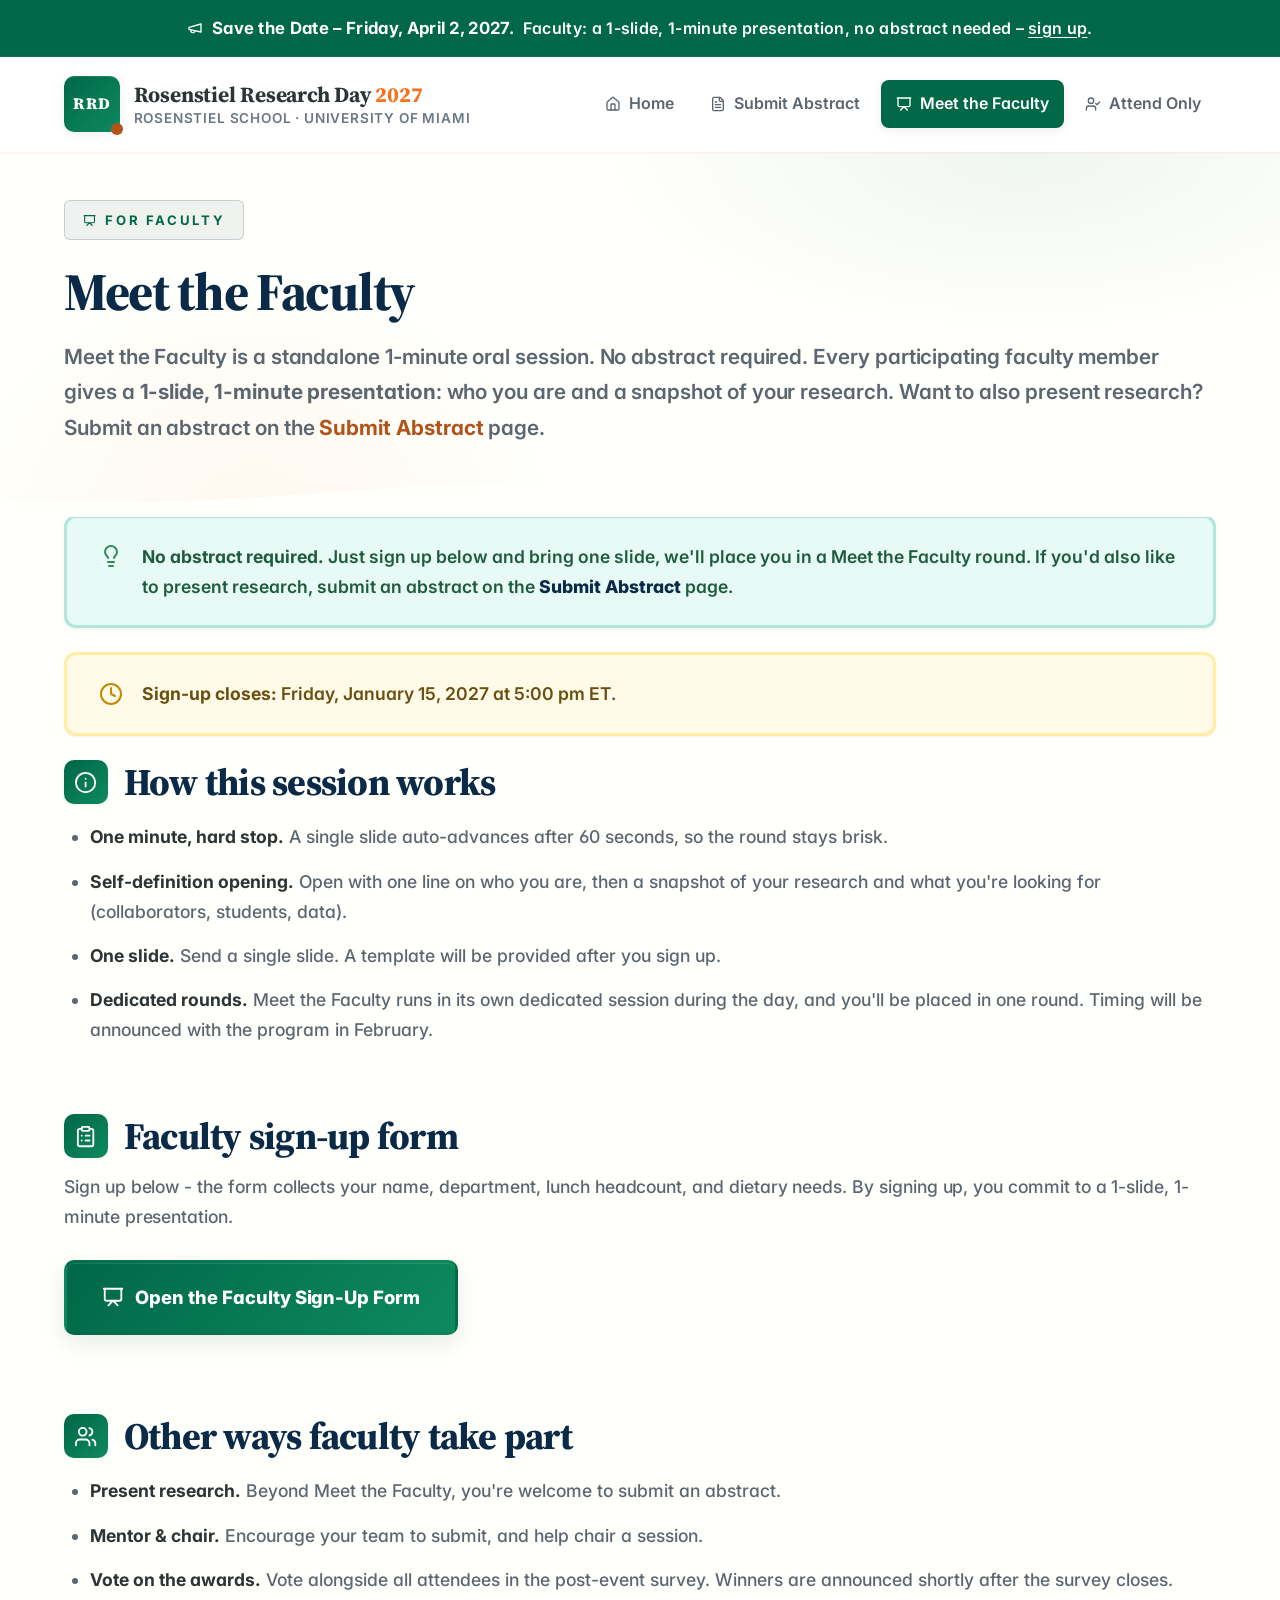
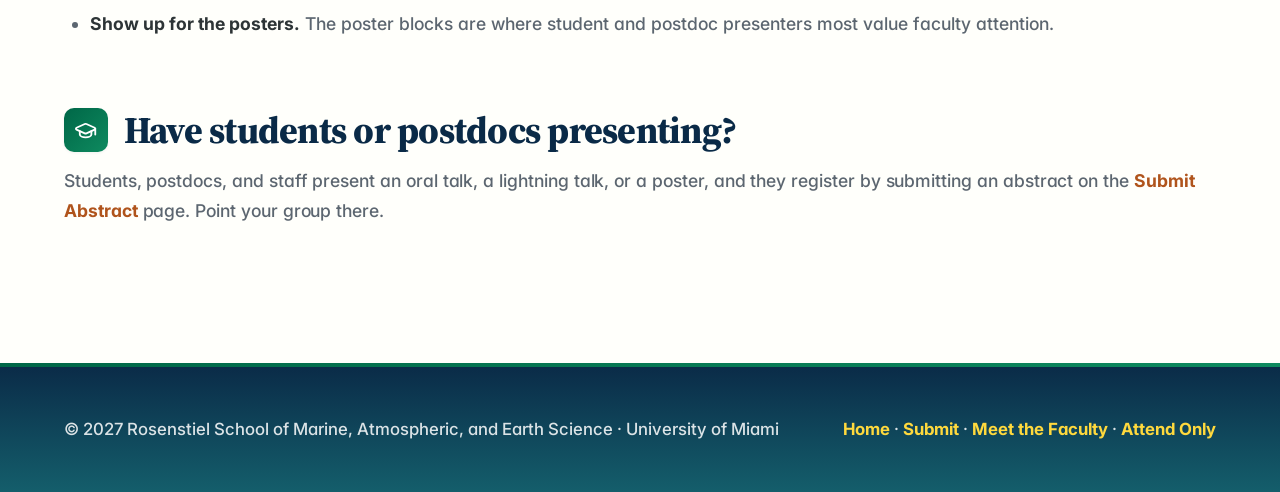
==== commit a01d9ea2: "Add files via upload" ====
--- a/faculty.html
+++ b/faculty.html
@@ -135,7 +135,7 @@
       <ul class="bulleted">
         <li><strong>Present research.</strong> Beyond Meet the Faculty, you're welcome to submit an abstract.</li>
         <li><strong>Mentor &amp; chair.</strong> Encourage your team to submit, and help chair a session.</li>
-        <li class="when-p2"><strong>Vote on the awards.</strong> Vote alongside all attendees in the post-event survey. Winners are announced about two weeks after the event.</li>
+        <li class="when-p2"><strong>Vote on the awards.</strong> Vote alongside all attendees in the post-event survey. Winners are announced shortly after the survey closes.</li>
         <li><strong>Show up for the posters.</strong> The poster blocks are where student and postdoc presenters most value faculty attention.</li>
       </ul>
     </section>
